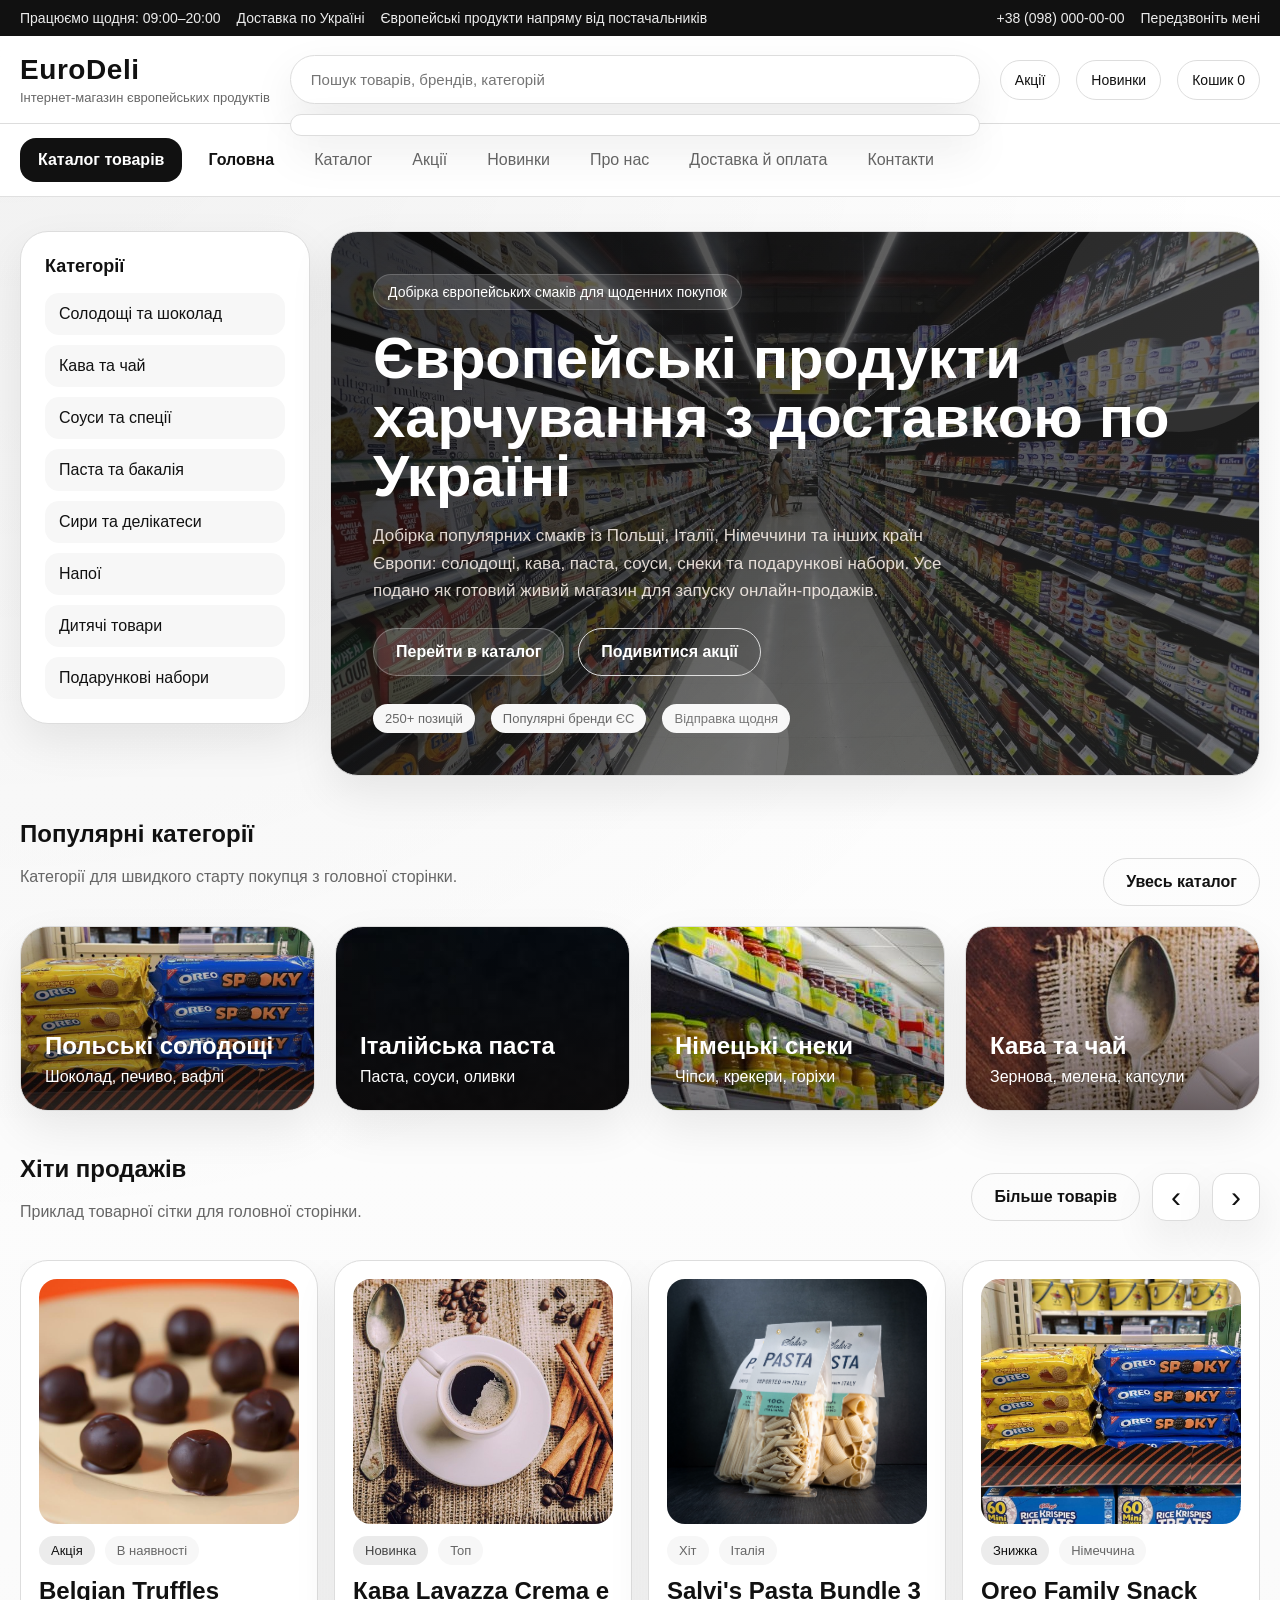
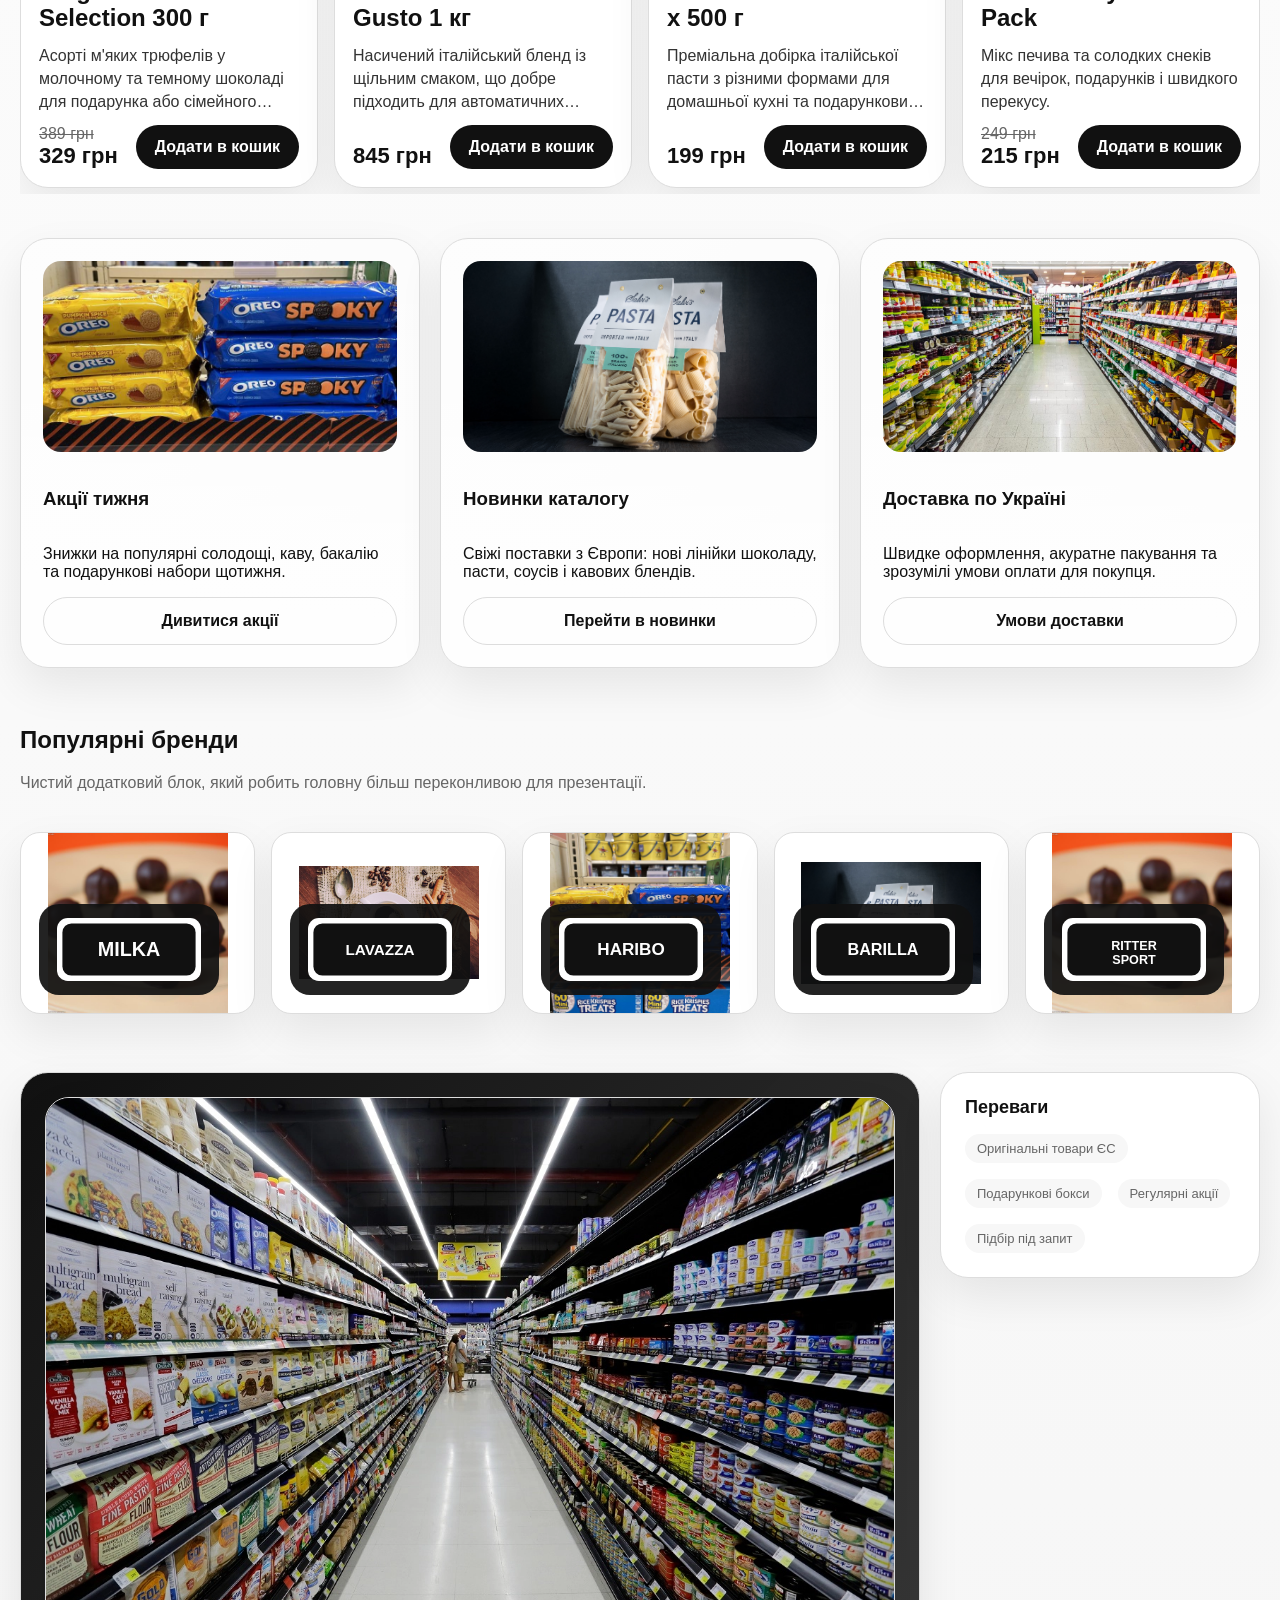
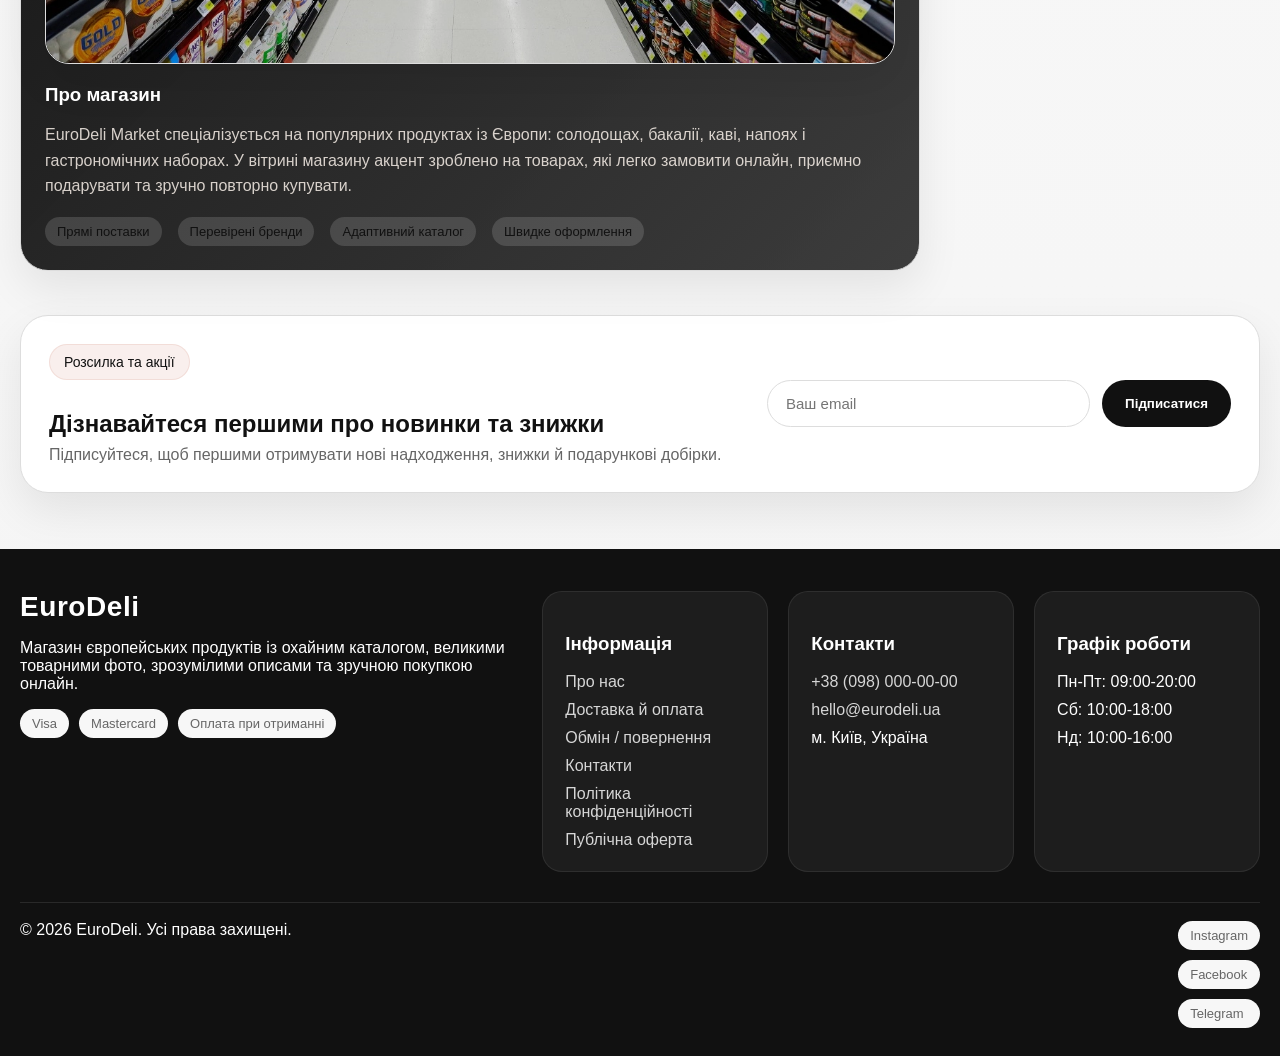
==== index.html @ 78d9ce45 "Initial EuroDeli storefront demo" ====
<!DOCTYPE html>
<html lang="uk">
<head>
  <meta charset="UTF-8">
  <meta name="viewport" content="width=device-width, initial-scale=1.0">
  <title>EuroDeli | Інтернет-магазин європейських продуктів</title>
  <link rel="stylesheet" href="styles.css">
</head>
<body>
  <div data-site-header></div>

  <main>
    <section class="container hero">
      <aside class="hero__sidebar">
        <div class="sidebar-card">
          <h3>Категорії</h3>
          <div class="category-list">
            <a class="category-link" href="category.html">Солодощі та шоколад</a>
            <a class="category-link" href="category.html">Кава та чай</a>
            <a class="category-link" href="category.html">Соуси та спеції</a>
            <a class="category-link" href="category.html">Паста та бакалія</a>
            <a class="category-link" href="category.html">Сири та делікатеси</a>
            <a class="category-link" href="category.html">Напої</a>
            <a class="category-link" href="category.html">Дитячі товари</a>
            <a class="category-link" href="category.html">Подарункові набори</a>
          </div>
        </div>
      </aside>

      <section class="hero-banner hero-banner--photo">
        <span class="eyebrow">Добірка європейських смаків для щоденних покупок</span>
        <h1>Європейські продукти харчування з доставкою по Україні</h1>
        <p>Добірка популярних смаків із Польщі, Італії, Німеччини та інших країн Європи: солодощі, кава, паста, соуси, снеки та подарункові набори. Усе подано як готовий живий магазин для запуску онлайн-продажів.</p>
        <div class="hero-actions">
          <a class="btn btn--light" href="catalog.html">Перейти в каталог</a>
          <a class="btn btn--outline" href="sale.html">Подивитися акції</a>
        </div>
        <div class="stats" style="margin-top: 28px;">
          <span class="pill">250+ позицій</span>
          <span class="pill">Популярні бренди ЄС</span>
          <span class="pill">Відправка щодня</span>
        </div>
      </section>
    </section>

    <section class="section">
      <div class="container">
        <div class="section-head">
          <div>
            <h2>Популярні категорії</h2>
            <p>Категорії для швидкого старту покупця з головної сторінки.</p>
          </div>
          <a class="btn btn--outline" href="catalog.html">Увесь каталог</a>
        </div>
        <div class="grid grid--categories">
          <a class="category-tile category-tile--photo card" href="category.html" style="background-image:url('assets/images/product-cookies.jpg');"><h3>Польські солодощі</h3><span>Шоколад, печиво, вафлі</span></a>
          <a class="category-tile category-tile--photo card" href="category.html" style="background-image:url('assets/images/product-pasta-good.jpg');"><h3>Італійська паста</h3><span>Паста, соуси, оливки</span></a>
          <a class="category-tile category-tile--photo card" href="category.html" style="background-image:url('assets/images/aisle.jpg');"><h3>Німецькі снеки</h3><span>Чіпси, крекери, горіхи</span></a>
          <a class="category-tile category-tile--photo card" href="category.html" style="background-image:url('assets/images/product-coffee-good.jpg');"><h3>Кава та чай</h3><span>Зернова, мелена, капсули</span></a>
        </div>
      </div>
    </section>

    <section class="section">
      <div class="container">
        <div class="section-head section-head--slider">
          <div>
            <h2>Хіти продажів</h2>
            <p>Приклад товарної сітки для головної сторінки.</p>
          </div>
          <div class="slider-actions">
            <a class="btn btn--outline" href="catalog.html">Більше товарів</a>
            <button class="slider-arrow" type="button" data-slider-prev="hits" aria-label="Попередні товари">‹</button>
            <button class="slider-arrow" type="button" data-slider-next="hits" aria-label="Наступні товари">›</button>
          </div>
        </div>
        <div class="products-slider-wrap">
        <div class="products-slider" data-slider-track="hits">
          <article class="product-card">
            <div class="product-image"><img src="assets/images/product-chocolate.jpg" alt="Шоколадний набір"></div>
            <div class="tag-row"><span class="tag tag--sale">Акція</span><span class="tag">В наявності</span></div>
            <h3><a href="product.html">Belgian Truffles Selection 300 г</a></h3>
            <p>Асорті м'яких трюфелів у молочному та темному шоколаді для подарунка або сімейного чаювання.</p>
            <div class="price-row"><div><div class="old-price">389 грн</div><div class="price">329 грн</div></div><a class="btn btn--brand" href="product.html">Купити</a></div>
          </article>
          <article class="product-card">
            <div class="product-image"><img src="assets/images/product-coffee-good.jpg" alt="Кава Lavazza"></div>
            <div class="tag-row"><span class="tag tag--new">Новинка</span><span class="tag">Топ</span></div>
            <h3><a href="product.html">Кава Lavazza Crema e Gusto 1 кг</a></h3>
            <p>Насичений італійський бленд із щільним смаком, що добре підходить для автоматичних кавомашин.</p>
            <div class="price-row"><div><div class="price">845 грн</div></div><a class="btn btn--brand" href="product.html">Купити</a></div>
          </article>
          <article class="product-card">
            <div class="product-image"><img src="assets/images/product-pasta-good.jpg" alt="Італійська паста"></div>
            <div class="tag-row"><span class="tag">Хіт</span><span class="tag">Італія</span></div>
            <h3><a href="product.html">Salvi's Pasta Bundle 3 х 500 г</a></h3>
            <p>Преміальна добірка італійської пасти з різними формами для домашньої кухні та подарункових наборів.</p>
            <div class="price-row"><div><div class="price">199 грн</div></div><a class="btn btn--brand" href="product.html">Купити</a></div>
          </article>
          <article class="product-card">
            <div class="product-image"><img src="assets/images/product-cookies.jpg" alt="Печиво та снеки"></div>
            <div class="tag-row"><span class="tag tag--sale">Знижка</span><span class="tag">Німеччина</span></div>
            <h3><a href="product.html">Oreo Family Snack Pack</a></h3>
            <p>Мікс печива та солодких снеків для вечірок, подарунків і швидкого перекусу.</p>
            <div class="price-row"><div><div class="old-price">249 грн</div><div class="price">215 грн</div></div><a class="btn btn--brand" href="product.html">Купити</a></div>
          </article>
        </div>
        </div>
      </div>
    </section>

    <section class="section">
      <div class="container">
        <div class="grid grid--promo">
          <article class="promo-card">
            <div class="promo-card__image">
              <img src="assets/images/product-cookies.jpg" alt="Акційні солодощі">
            </div>
            <h3>Акції тижня</h3>
            <p>Знижки на популярні солодощі, каву, бакалію та подарункові набори щотижня.</p>
            <a class="btn btn--outline" href="sale.html">Дивитися акції</a>
          </article>
          <article class="promo-card">
            <div class="promo-card__image">
              <img src="assets/images/product-pasta-good.jpg" alt="Новинки каталогу">
            </div>
            <h3>Новинки каталогу</h3>
            <p>Свіжі поставки з Європи: нові лінійки шоколаду, пасти, соусів і кавових блендів.</p>
            <a class="btn btn--outline" href="new.html">Перейти в новинки</a>
          </article>
          <article class="promo-card">
            <div class="promo-card__image">
              <img src="assets/images/aisle.jpg" alt="Доставка продуктів">
            </div>
            <h3>Доставка по Україні</h3>
            <p>Швидке оформлення, акуратне пакування та зрозумілі умови оплати для покупця.</p>
            <a class="btn btn--outline" href="shipping.html">Умови доставки</a>
          </article>
        </div>
      </div>
    </section>

    <section class="section section--spacious">
      <div class="container">
        <div class="section-head">
          <div>
            <h2>Популярні бренди</h2>
            <p>Чистий додатковий блок, який робить головну більш переконливою для презентації.</p>
          </div>
        </div>
        <div class="brand-strip">
          <div class="brand-tile brand-tile--rich">
            <img class="brand-tile__photo" src="assets/images/product-chocolate.jpg" alt="Milka products">
            <img class="brand-tile__logo" src="assets/brands/milka.svg" alt="Milka">
          </div>
          <div class="brand-tile brand-tile--rich">
            <img class="brand-tile__photo" src="assets/images/product-coffee-good.jpg" alt="Lavazza coffee">
            <img class="brand-tile__logo" src="assets/brands/lavazza.svg" alt="Lavazza">
          </div>
          <div class="brand-tile brand-tile--rich">
            <img class="brand-tile__photo" src="assets/images/product-cookies.jpg" alt="Haribo and sweets">
            <img class="brand-tile__logo" src="assets/brands/haribo.svg" alt="Haribo">
          </div>
          <div class="brand-tile brand-tile--rich">
            <img class="brand-tile__photo" src="assets/images/product-pasta-good.jpg" alt="Barilla pasta">
            <img class="brand-tile__logo" src="assets/brands/barilla.svg" alt="Barilla">
          </div>
          <div class="brand-tile brand-tile--rich">
            <img class="brand-tile__photo" src="assets/images/product-chocolate.jpg" alt="Ritter Sport chocolate">
            <img class="brand-tile__logo" src="assets/brands/ritter-sport.svg" alt="Ritter Sport">
          </div>
        </div>
      </div>
    </section>

    <section class="section">
      <div class="container split">
        <div class="split__main">
          <div class="info-card info-card--dark">
            <div class="story-image" style="margin-bottom: 20px;">
              <img src="assets/images/hero.webp" alt="Європейські продукти на вітрині">
            </div>
            <h3>Про магазин</h3>
            <p>EuroDeli Market спеціалізується на популярних продуктах із Європи: солодощах, бакалії, каві, напоях і гастрономічних наборах. У вітрині магазину акцент зроблено на товарах, які легко замовити онлайн, приємно подарувати та зручно повторно купувати.</p>
            <div class="feature-list" style="margin-top: 18px;">
              <span class="pill">Прямі поставки</span>
              <span class="pill">Перевірені бренди</span>
              <span class="pill">Адаптивний каталог</span>
              <span class="pill">Швидке оформлення</span>
            </div>
          </div>
        </div>
        <aside class="split__side">
          <div class="sidebar-card">
            <h3>Переваги</h3>
            <div class="mini-list">
              <span class="pill">Оригінальні товари ЄС</span>
              <span class="pill">Подарункові бокси</span>
              <span class="pill">Регулярні акції</span>
              <span class="pill">Підбір під запит</span>
            </div>
          </div>
        </aside>
      </div>
    </section>

    <section class="section">
      <div class="container">
        <div class="newsletter card">
          <div>
            <span class="eyebrow" style="background: rgba(179, 59, 36, 0.08); border-color: rgba(179, 59, 36, 0.1); color: var(--brand);">Розсилка та акції</span>
            <h2 style="margin: 12px 0 8px;">Дізнавайтеся першими про новинки та знижки</h2>
            <p style="color: var(--muted); margin: 0;">Підписуйтеся, щоб першими отримувати нові надходження, знижки й подарункові добірки.</p>
          </div>
          <form class="newsletter-form">
            <input type="email" placeholder="Ваш email">
            <button class="btn btn--brand" type="button">Підписатися</button>
          </form>
        </div>
      </div>
    </section>
  </main>

  <div data-site-footer></div>
  <script src="script.js"></script>
</body>
</html>
---- styles.css ----
:root {
  --bg: #f4f4f4;
  --surface: #ffffff;
  --surface-soft: #f7f7f7;
  --text: #111111;
  --muted: #666666;
  --line: #dddddd;
  --brand: #111111;
  --brand-dark: #000000;
  --accent: #e5e5e5;
  --success: #444444;
  --shadow: 0 18px 44px rgba(0, 0, 0, 0.08);
  --radius-lg: 28px;
  --radius-md: 18px;
  --radius-sm: 12px;
  --container: 1240px;
}

* {
  box-sizing: border-box;
}

html {
  scroll-behavior: smooth;
}

body {
  margin: 0;
  font-family: "Segoe UI", Arial, sans-serif;
  color: var(--text);
  background:
    radial-gradient(circle at top left, rgba(0, 0, 0, 0.06), transparent 28%),
    linear-gradient(180deg, #ffffff 0%, var(--bg) 100%);
}

a {
  color: inherit;
  text-decoration: none;
}

img {
  display: block;
  max-width: 100%;
}

.container {
  width: min(var(--container), calc(100% - 32px));
  margin: 0 auto;
}

.topbar {
  background: #111111;
  color: #ffffff;
  font-size: 14px;
}

.topbar__inner,
.header__inner,
.hero,
.split,
.page,
.footer__top,
.footer__bottom {
  display: flex;
  gap: 20px;
}

.topbar__inner {
  justify-content: space-between;
  padding: 10px 0;
  align-items: center;
  flex-wrap: wrap;
}

.topbar__meta,
.topbar__links,
.header__actions,
.feature-list,
.stats,
.contact-cards,
.policy-list,
.info-grid,
.mini-list {
  display: flex;
  gap: 16px;
  flex-wrap: wrap;
}

.topbar__meta span,
.topbar__links a {
  opacity: 0.92;
}

.site-header {
  position: sticky;
  top: 0;
  z-index: 30;
  backdrop-filter: blur(12px);
  background: rgba(255, 255, 255, 0.94);
  border-bottom: 1px solid rgba(221, 221, 221, 0.9);
}

.header__inner {
  align-items: center;
  padding: 18px 0;
  flex-wrap: wrap;
}

.brand {
  min-width: 220px;
}

.brand__title {
  font-size: 28px;
  font-weight: 800;
  letter-spacing: 0.02em;
}

.brand__subtitle {
  color: var(--muted);
  font-size: 13px;
  margin-top: 4px;
}

.search {
  flex: 1;
  position: relative;
}

.search input {
  width: 100%;
  border: 1px solid var(--line);
  border-radius: 999px;
  padding: 15px 20px;
  font-size: 15px;
  background: var(--surface);
  box-shadow: var(--shadow);
}

.search-results {
  position: absolute;
  top: calc(100% + 10px);
  left: 0;
  right: 0;
  background: var(--surface);
  border: 1px solid var(--line);
  border-radius: 22px;
  box-shadow: var(--shadow);
  padding: 10px;
  display: grid;
  gap: 8px;
  z-index: 40;
}

.search-result {
  display: grid;
  grid-template-columns: 56px 1fr;
  gap: 12px;
  padding: 10px;
  border-radius: 16px;
}

.search-result:hover {
  background: var(--surface-soft);
}

.search-result img {
  width: 56px;
  height: 56px;
  border-radius: 14px;
  object-fit: cover;
}

.search-result strong,
.search-result span {
  display: block;
}

.search-result span,
.search-results__empty {
  color: var(--muted);
  font-size: 14px;
}

.search-results__empty {
  padding: 12px;
}

.header__actions {
  align-items: center;
  justify-content: flex-end;
  min-width: 220px;
}

.header-chip,
.btn,
.pill,
.tag,
.nav-badge {
  border-radius: 999px;
}

.header-chip {
  padding: 11px 14px;
  background: var(--surface);
  border: 1px solid var(--line);
  font-size: 14px;
}

.menu-toggle {
  display: none;
  border: 0;
  background: var(--brand);
  color: #fff;
  border-radius: 14px;
  padding: 12px 16px;
  font-weight: 700;
}

.main-nav {
  border-top: 1px solid var(--line);
}

.main-nav__inner {
  display: flex;
  gap: 12px;
  align-items: center;
  padding: 14px 0;
  overflow-x: auto;
}

.catalog-trigger {
  background: var(--brand);
  color: #fff;
  padding: 13px 18px;
  border-radius: 16px;
  white-space: nowrap;
  font-weight: 700;
}

.nav-link {
  padding: 12px 14px;
  white-space: nowrap;
  color: var(--muted);
}

.nav-link.is-active {
  color: var(--brand);
  font-weight: 700;
}

.hero {
  padding: 34px 0 22px;
  align-items: stretch;
}

.hero__sidebar {
  width: 290px;
  flex: 0 0 290px;
}

.card,
.hero-banner,
.sidebar-card,
.product-card,
.promo-card,
.info-card,
.contact-card,
.article-card,
.empty-card {
  background: var(--surface);
  border: 1px solid var(--line);
  border-radius: var(--radius-lg);
  box-shadow: var(--shadow);
}

.sidebar-card {
  padding: 24px;
}

.sidebar-card h3 {
  margin: 0 0 16px;
  font-size: 18px;
}

.category-list,
.breadcrumbs,
.footer-links,
.product-meta,
.spec-list,
.tabs,
.socials {
  display: flex;
  flex-direction: column;
  gap: 10px;
}

.category-link {
  padding: 12px 14px;
  border-radius: 14px;
  background: var(--surface-soft);
  color: var(--text);
}

.category-link:hover {
  background: #f2e7dc;
}

.hero-banner {
  flex: 1;
  padding: 42px;
  min-height: 420px;
  background:
    linear-gradient(135deg, rgba(17, 17, 17, 0.96), rgba(60, 60, 60, 0.9)),
    linear-gradient(135deg, #111111, #444444);
  color: #ffffff;
  position: relative;
  overflow: hidden;
}

.hero-banner--photo {
  background:
    linear-gradient(135deg, rgba(10, 10, 10, 0.78), rgba(55, 55, 55, 0.56)),
    url("assets/images/hero.webp") center / cover no-repeat;
}

.hero-banner::after,
.hero-banner::before {
  content: "";
  position: absolute;
  border-radius: 50%;
  background: rgba(255, 255, 255, 0.1);
}

.hero-banner::before {
  width: 240px;
  height: 240px;
  top: -40px;
  right: -40px;
}

.hero-banner::after {
  width: 180px;
  height: 180px;
  bottom: -60px;
  left: 30%;
}

.eyebrow {
  display: inline-flex;
  padding: 9px 14px;
  background: rgba(255, 255, 255, 0.12);
  border: 1px solid rgba(255, 255, 255, 0.18);
  border-radius: 999px;
  margin-bottom: 18px;
  font-size: 14px;
}

.hero-banner h1,
.page-hero h1 {
  margin: 0 0 14px;
  font-size: clamp(34px, 5vw, 58px);
  line-height: 1.02;
}

.hero-banner p,
.page-hero p,
.section-head p,
.info-card p,
.article-card p,
.product-description p {
  color: rgba(255, 246, 239, 0.86);
  line-height: 1.6;
}

.hero-banner p {
  max-width: 580px;
  font-size: 17px;
}

.hero-actions,
.cta-row {
  display: flex;
  gap: 14px;
  flex-wrap: wrap;
  margin-top: 24px;
}

.btn {
  display: inline-flex;
  align-items: center;
  justify-content: center;
  padding: 14px 22px;
  font-weight: 700;
  border: 1px solid transparent;
  transition: 0.2s ease;
}

.btn--brand {
  background: var(--brand);
  color: #fff;
}

.btn--brand:hover {
  background: var(--brand-dark);
}

.btn--light {
  background: rgba(255, 255, 255, 0.12);
  color: #fff;
  border-color: rgba(255, 255, 255, 0.28);
}

.btn--outline {
  background: transparent;
  border-color: var(--line);
}

.page-hero {
  padding: 48px 0 30px;
}

.page-hero__card {
  padding: 40px;
  background:
    linear-gradient(135deg, rgba(17, 17, 17, 0.98), rgba(58, 58, 58, 0.94)),
    linear-gradient(135deg, #111111, #444444);
  color: #ffffff;
}

.page-hero p,
.section-head p,
.info-card p,
.article-card p,
.product-description p,
.contact-card p,
.footer-card p {
  color: var(--muted);
}

.page-hero__card p {
  color: rgba(255, 246, 239, 0.82);
  max-width: 760px;
}

.section {
  padding: 22px 0;
}

.section--spacious {
  padding: 36px 0;
}

.section-head {
  display: flex;
  align-items: end;
  justify-content: space-between;
  gap: 16px;
  margin-bottom: 20px;
}

.section-head--slider {
  align-items: center;
}

.slider-actions {
  display: flex;
  align-items: center;
  gap: 12px;
}

.slider-arrow {
  width: 48px;
  height: 48px;
  border-radius: 14px;
  border: 1px solid var(--line);
  background: var(--surface);
  color: var(--text);
  font-size: 30px;
  line-height: 1;
  cursor: pointer;
  box-shadow: var(--shadow);
}

.products-slider-wrap {
  overflow: hidden;
}

.products-slider {
  display: grid;
  grid-auto-flow: column;
  grid-auto-columns: calc((100% - 48px) / 4);
  gap: 16px;
  overflow-x: auto;
  scroll-behavior: smooth;
  scrollbar-width: none;
  padding-bottom: 6px;
}

.products-slider::-webkit-scrollbar {
  display: none;
}

.section-head h2,
.section-head h3,
.info-card h3,
.article-card h3,
.product-card h3,
.contact-card h3 {
  margin: 0;
}

.grid {
  display: grid;
  gap: 20px;
}

.grid--categories {
  grid-template-columns: repeat(4, minmax(0, 1fr));
}

.grid--products {
  grid-template-columns: repeat(4, minmax(0, 1fr));
}

.content-card .grid--products {
  grid-template-columns: repeat(3, minmax(0, 1fr));
}

.grid--promo,
.grid--info,
.grid--articles,
.grid--contacts {
  grid-template-columns: repeat(3, minmax(0, 1fr));
}

.promo-card,
.info-card,
.article-card,
.contact-card,
.product-card {
  padding: 22px;
}

.promo-card {
  min-height: 240px;
  display: flex;
  flex-direction: column;
  justify-content: space-between;
  background:
    linear-gradient(180deg, rgba(255, 255, 255, 0.78), rgba(255, 255, 255, 0.96)),
    linear-gradient(135deg, #f6f6f6, #eeeeee);
}

.promo-card__image {
  width: 100%;
  aspect-ratio: 16 / 8.6;
  border-radius: 18px;
  overflow: hidden;
  margin-bottom: 18px;
}

.promo-card__image img {
  width: 100%;
  height: 100%;
  object-fit: cover;
}

.category-tile {
  min-height: 185px;
  padding: 24px;
  display: flex;
  flex-direction: column;
  justify-content: end;
  color: #fff;
  background:
    linear-gradient(180deg, rgba(255, 255, 255, 0.05), rgba(0, 0, 0, 0.2)),
    linear-gradient(135deg, #7a7a7a, #3a3a3a);
}

.category-tile:nth-child(2n) {
  background:
    linear-gradient(180deg, rgba(255, 255, 255, 0.05), rgba(0, 0, 0, 0.2)),
    linear-gradient(135deg, #6a6a6a, #2c2c2c);
}

.category-tile:nth-child(3n) {
  background:
    linear-gradient(180deg, rgba(255, 255, 255, 0.05), rgba(0, 0, 0, 0.2)),
    linear-gradient(135deg, #777777, #353535);
}

.category-tile:nth-child(4n) {
  background:
    linear-gradient(180deg, rgba(255, 255, 255, 0.05), rgba(0, 0, 0, 0.2)),
    linear-gradient(135deg, #888888, #404040);
}

.category-tile h3 {
  font-size: 24px;
  margin-bottom: 8px;
}

.category-tile--photo {
  position: relative;
  overflow: hidden;
  background-size: cover;
  background-position: center;
}

.category-tile--photo::before {
  content: "";
  position: absolute;
  inset: 0;
  background: linear-gradient(180deg, rgba(16, 10, 7, 0.02), rgba(16, 10, 7, 0.58));
}

.category-tile--photo > * {
  position: relative;
  z-index: 1;
}

.product-card {
  display: flex;
  flex-direction: column;
  gap: 14px;
  min-height: 0;
}

.product-card--interactive {
  cursor: pointer;
  transition: transform 0.2s ease, box-shadow 0.2s ease;
}

.product-card--interactive:hover {
  transform: translateY(-4px);
  box-shadow: 0 20px 44px rgba(0, 0, 0, 0.12);
}


.product-image {
  aspect-ratio: 1 / 0.94;
  border-radius: 18px;
  overflow: hidden;
  background:
    radial-gradient(circle at 35% 35%, rgba(255, 255, 255, 0.85), transparent 32%),
    linear-gradient(135deg, #fafafa, #e8e8e8);
}

.product-image img,
.product-gallery__main img,
.story-image img {
  width: 100%;
  height: 100%;
  object-fit: cover;
}

.tag-row,
.breadcrumbs,
.price-row,
.footer-payments,
.rating {
  display: flex;
  gap: 10px;
  flex-wrap: wrap;
  align-items: center;
}

.tag,
.nav-badge,
.pill {
  display: inline-flex;
  align-items: center;
  gap: 8px;
  padding: 7px 12px;
  font-size: 13px;
  background: var(--surface-soft);
  color: var(--muted);
}

.tag--sale {
  background: rgba(17, 17, 17, 0.08);
  color: var(--brand);
}

.tag--new {
  background: rgba(90, 90, 90, 0.12);
  color: var(--success);
}

.price-row {
  margin-top: auto;
  justify-content: space-between;
}

.products-slider .product-card {
  padding: 18px;
  gap: 12px;
}

.products-slider .product-card h3 {
  font-size: 24px;
  line-height: 1.15;
  display: -webkit-box;
  -webkit-line-clamp: 2;
  -webkit-box-orient: vertical;
  overflow: hidden;
}

.products-slider .product-card p {
  margin: 0;
  color: #333333;
  line-height: 1.45;
  display: -webkit-box;
  -webkit-line-clamp: 3;
  -webkit-box-orient: vertical;
  overflow: hidden;
  min-height: 4.35em;
}

.products-slider .btn--brand {
  padding: 12px 18px;
}

.products-slider .price-row {
  align-items: end;
  gap: 12px;
}

.products-slider .price {
  font-size: 22px;
}

.products-slider .old-price {
  font-size: 16px;
}

.price {
  font-size: 24px;
  font-weight: 800;
}

.old-price {
  color: var(--muted);
  text-decoration: line-through;
}

.split {
  align-items: start;
}

.split__main {
  flex: 1;
}

.split__side {
  width: 320px;
  flex: 0 0 320px;
}

.info-card,
.sidebar-card,
.empty-card {
  padding: 24px;
}

.info-card--dark {
  background:
    linear-gradient(135deg, rgba(17, 17, 17, 0.98), rgba(60, 60, 60, 0.94)),
    linear-gradient(135deg, #111111, #444444);
  color: #ffffff;
}

.info-card--dark p,
.info-card--dark li {
  color: rgba(255, 246, 239, 0.82);
}

.feature-list .pill {
  background: rgba(255, 255, 255, 0.14);
  color: var(--text);
}

.brand-strip {
  display: grid;
  grid-template-columns: repeat(5, minmax(0, 1fr));
  gap: 16px;
}

.brand-tile {
  padding: 18px;
  display: flex;
  align-items: center;
  justify-content: center;
  background: var(--surface);
  border: 1px solid var(--line);
  border-radius: 20px;
  box-shadow: var(--shadow);
}

.brand-tile img {
  width: 100%;
  max-width: 180px;
  height: auto;
}

.brand-tile--rich {
  position: relative;
  min-height: 170px;
  overflow: hidden;
  padding: 0;
}

.brand-tile__photo {
  width: 100%;
  height: 100%;
  object-fit: cover;
}

.brand-tile__logo {
  position: absolute;
  left: 18px;
  right: 18px;
  bottom: 18px;
  max-width: none;
  width: auto;
  height: 74px;
  padding: 14px 18px;
  border-radius: 20px;
  background: rgba(17, 17, 17, 0.92);
  object-fit: contain;
}

.newsletter {
  padding: 28px;
  display: grid;
  grid-template-columns: 1.2fr 0.8fr;
  gap: 22px;
  align-items: center;
}

.newsletter-form {
  display: flex;
  gap: 12px;
  flex-wrap: wrap;
}

.newsletter-form input {
  flex: 1;
  min-width: 220px;
  border: 1px solid var(--line);
  border-radius: 999px;
  padding: 14px 18px;
  font-size: 15px;
}

.footer {
  margin-top: 34px;
  background: #111111;
  color: #ffffff;
}

.footer__top {
  padding: 42px 0 30px;
  align-items: start;
}

.footer__brand {
  flex: 1.4;
}

.footer__cols {
  flex: 2;
  display: grid;
  grid-template-columns: repeat(3, minmax(0, 1fr));
  gap: 20px;
}

.footer-card {
  background: rgba(255, 255, 255, 0.05);
  border: 1px solid rgba(255, 255, 255, 0.08);
  border-radius: 20px;
  padding: 22px;
}

.footer-links a {
  color: rgba(255, 255, 255, 0.82);
}

.footer__bottom {
  padding: 18px 0 28px;
  justify-content: space-between;
  border-top: 1px solid rgba(255, 255, 255, 0.1);
  flex-wrap: wrap;
}

.page {
  padding: 10px 0 30px;
  align-items: start;
}

.breadcrumbs {
  flex-direction: row;
  margin-bottom: 18px;
  color: var(--muted);
  font-size: 14px;
}

.content-card,
.product-layout {
  padding: 28px;
}

.content-card h2,
.content-card h3,
.product-description h3 {
  margin-top: 0;
}

.content-card p,
.content-card li,
.product-description p,
.product-description li {
  line-height: 1.7;
  color: #333333;
}

.content-card ul,
.content-card ol,
.product-description ul {
  padding-left: 20px;
}

.filter-bar {
  display: flex;
  justify-content: space-between;
  gap: 12px;
  flex-wrap: wrap;
  margin-bottom: 18px;
}

.product-layout {
  display: grid;
  grid-template-columns: minmax(0, 1fr) 0.94fr;
  gap: 28px;
}

.product-gallery {
  display: grid;
  gap: 16px;
}

.product-gallery__main {
  aspect-ratio: 1.1 / 1;
  border-radius: 28px;
  overflow: hidden;
  background:
    radial-gradient(circle at top, rgba(255, 255, 255, 0.85), transparent 35%),
    linear-gradient(135deg, #f4f4f4, #dddddd);
}

.product-gallery__thumbs {
  display: grid;
  gap: 14px;
  grid-template-columns: repeat(4, minmax(0, 1fr));
}

.product-gallery__thumbs div {
  aspect-ratio: 1 / 1;
  border-radius: 18px;
  overflow: hidden;
  cursor: pointer;
  border: 2px solid transparent;
  transition: transform 0.2s ease, border-color 0.2s ease, box-shadow 0.2s ease;
  background: linear-gradient(135deg, #f8f8f8, #e2e2e2);
}

.product-gallery__thumbs div:hover {
  transform: translateY(-2px);
}

.product-gallery__thumbs div.is-active {
  border-color: var(--brand);
  box-shadow: 0 10px 22px rgba(0, 0, 0, 0.18);
}

.product-meta {
  gap: 14px;
}

.spec-list div {
  display: flex;
  justify-content: space-between;
  gap: 16px;
  padding: 10px 0;
  border-bottom: 1px solid var(--line);
}

.product-purchase {
  padding: 22px;
  background: var(--surface-soft);
  border: 1px solid var(--line);
  border-radius: 24px;
}

.policy-list {
  flex-direction: column;
  gap: 12px;
}

.policy-list .info-card {
  padding: 20px 22px;
}

.contact-card iframe,
.map-placeholder {
  width: 100%;
  min-height: 280px;
  border: 0;
  border-radius: 22px;
  background:
    linear-gradient(135deg, rgba(40, 40, 40, 0.12), rgba(180, 180, 180, 0.22)),
    #f3f3f3;
}

.story-image {
  min-height: 360px;
  border-radius: 24px;
  overflow: hidden;
  border: 1px solid var(--line);
  box-shadow: var(--shadow);
}

.cart-layout {
  display: grid;
  grid-template-columns: minmax(0, 1.7fr) 360px;
  gap: 24px;
}

.cart-items {
  display: grid;
  gap: 18px;
}

.cart-item {
  display: grid;
  grid-template-columns: 120px 1fr;
  gap: 18px;
  padding: 18px;
}

.cart-item__media img {
  width: 120px;
  height: 120px;
  border-radius: 18px;
  object-fit: cover;
}

.cart-item__body h3 {
  margin: 0 0 10px;
}

.cart-item__body p {
  margin: 0 0 14px;
  color: var(--muted);
}

.cart-item__meta {
  display: flex;
  align-items: center;
  justify-content: space-between;
  gap: 16px;
  flex-wrap: wrap;
}

.cart-controls {
  display: inline-flex;
  align-items: center;
  gap: 10px;
  padding: 8px 12px;
  border: 1px solid var(--line);
  border-radius: 999px;
}

.qty-btn,
.remove-btn {
  border: 0;
  background: transparent;
  cursor: pointer;
  color: var(--text);
  font: inherit;
}

.qty-btn {
  font-size: 22px;
  line-height: 1;
}

.remove-btn {
  color: var(--muted);
  text-decoration: underline;
}

.cart-summary {
  padding: 24px;
  height: fit-content;
  position: sticky;
  top: 110px;
}

.cart-summary h3 {
  margin-top: 0;
}

.cart-summary__row {
  display: flex;
  justify-content: space-between;
  gap: 16px;
  padding: 12px 0;
  border-bottom: 1px solid var(--line);
}

.cart-summary .btn {
  width: 100%;
  margin-top: 18px;
}

.table-like {
  display: grid;
  gap: 12px;
}

.table-like div {
  display: flex;
  justify-content: space-between;
  gap: 18px;
  padding: 15px 18px;
  border: 1px solid var(--line);
  border-radius: 16px;
  background: var(--surface-soft);
}

@media (max-width: 1100px) {
  .cart-layout {
    grid-template-columns: 1fr;
  }

  .cart-summary {
    position: static;
  }

  .products-slider {
    grid-auto-columns: calc((100% - 16px) / 2);
  }

  .home-hero-grid,
  .shelf-grid--wide,
  .shelf-grid {
    grid-template-columns: repeat(2, minmax(0, 1fr));
  }

  .hero-main-card {
    grid-template-columns: 1fr;
    min-height: auto;
    gap: 24px;
  }

  .hero-main-image {
    max-width: 360px;
    margin: 0 auto;
  }

  .hero-side-grid {
    grid-template-columns: repeat(2, minmax(0, 1fr));
  }

  .brand-strip--silpo {
    grid-template-columns: repeat(3, minmax(0, 1fr));
  }

  .grid--categories,
  .grid--products {
    grid-template-columns: repeat(2, minmax(0, 1fr));
  }

  .content-card .grid--products {
    grid-template-columns: repeat(2, minmax(0, 1fr));
  }

  .grid--promo,
  .grid--info,
  .grid--articles,
  .grid--contacts,
  .footer__cols,
  .product-layout {
    grid-template-columns: 1fr;
  }

  .hero,
  .split,
  .page,
  .footer__top {
    flex-direction: column;
  }

  .hero__sidebar,
  .split__side {
    width: 100%;
    flex-basis: auto;
  }

  .brand-strip,
  .newsletter {
    grid-template-columns: 1fr;
  }

  .header__actions {
    min-width: 0;
  }
}

@media (max-width: 820px) {
  .cart-item {
    grid-template-columns: 1fr;
  }

  .slider-actions {
    width: 100%;
    justify-content: space-between;
    flex-wrap: wrap;
  }

  .products-slider {
    grid-auto-columns: 86%;
  }

  .header__inner--market {
    flex-wrap: wrap;
  }

  .brand__title--market {
    font-size: 34px;
  }

  .catalog-trigger--market,
  .header-chip--market,
  .search--market,
  .search--market input {
    width: 100%;
  }

  .home-hero-grid,
  .hero-side-grid,
  .shelf-grid,
  .shelf-grid--wide,
  .brand-strip--silpo {
    grid-template-columns: 1fr;
  }

  .hero-main-card,
  .silpo-shelf {
    padding: 22px;
  }

  .hero-main-copy h1 {
    font-size: 34px;
  }

  .product-add {
    top: 180px;
  }

  .header__inner {
    display: grid;
    grid-template-columns: 1fr auto;
    gap: 14px;
    align-items: center;
  }

  .brand {
    min-width: 0;
    width: auto;
    order: 1;
  }

  .search,
  .header__actions {
    width: 100%;
  }

  .menu-toggle {
    order: 2;
  }

  .search {
    order: 3;
  }

  .header__actions {
    order: 4;
  }

  .search,
  .header__actions,
  .main-nav {
    grid-column: 1 / -1;
  }

  .search input {
    padding: 14px 18px;
    font-size: 14px;
  }

  .menu-toggle {
    display: inline-flex;
    margin-left: auto;
    white-space: nowrap;
  }

  .main-nav {
    display: none;
  }

  .main-nav.is-open {
    display: block;
  }

  .main-nav__inner {
    flex-direction: column;
    align-items: stretch;
  }

  .topbar__inner,
  .topbar__meta,
  .topbar__links,
  .header__actions,
  .breadcrumbs,
  .price-row,
  .cart-item__meta {
    gap: 10px;
  }

  .topbar__meta {
    display: none;
  }

  .topbar__links {
    width: 100%;
    justify-content: space-between;
  }

  .header__actions {
    justify-content: stretch;
  }

  .header-chip {
    flex: 1 1 calc(50% - 8px);
    text-align: center;
  }

  .hero {
    padding-top: 22px;
  }

  .hero-banner {
    order: 1;
  }

  .hero__sidebar {
    order: 2;
  }

  .hero-banner {
    min-height: 0;
    padding: 28px 24px;
  }

  .hero-banner p,
  .page-hero__card p {
    font-size: 15px;
  }

  .section-head {
    align-items: start;
    flex-direction: column;
  }

  .section-head .btn {
    width: 100%;
  }

  .grid--categories,
  .grid--products {
    grid-template-columns: 1fr;
  }

  .content-card .grid--products {
    grid-template-columns: 1fr;
  }

  .hero-banner,
  .page-hero__card,
  .content-card,
  .product-layout {
    padding: 24px;
  }

  .product-card,
  .promo-card,
  .info-card,
  .article-card,
  .contact-card,
  .sidebar-card,
  .cart-item {
    padding: 18px;
  }

  .products-slider .product-card {
    padding: 16px;
    gap: 10px;
  }

  .products-slider .product-image {
    aspect-ratio: 1 / 0.78;
  }

  .products-slider .product-card h3 {
    font-size: 20px;
  }

  .products-slider .product-card p {
    min-height: auto;
    -webkit-line-clamp: 2;
  }

  .products-slider .price {
    font-size: 20px;
  }

  .promo-card {
    min-height: 0;
  }

  .promo-card__image {
    aspect-ratio: 16 / 9.5;
  }

  .brand-strip {
    grid-template-columns: repeat(2, minmax(0, 1fr));
  }

  .brand-tile--rich {
    min-height: 140px;
  }

  .brand-tile__logo {
    left: 12px;
    right: 12px;
    bottom: 12px;
    height: 58px;
    padding: 10px 12px;
  }

  .newsletter {
    padding: 24px;
  }

  .newsletter-form input,
  .newsletter-form .btn {
    width: 100%;
  }

  .product-gallery__thumbs {
    grid-template-columns: repeat(4, minmax(0, 1fr));
    gap: 10px;
  }

  .cart-item__media img {
    width: 100%;
    height: 220px;
  }

  .cart-item__meta {
    flex-direction: column;
    align-items: stretch;
  }

  .cart-controls {
    justify-content: center;
  }

  .cart-summary {
    padding: 20px;
  }

  .search-results {
    border-radius: 18px;
    padding: 8px;
  }
}

@media (max-width: 560px) {
  .container {
    width: min(var(--container), calc(100% - 20px));
  }

  .brand__title {
    font-size: 24px;
  }

  .brand__subtitle {
    font-size: 12px;
  }

  .header-chip {
    flex: 1 1 100%;
  }

  .products-slider {
    grid-auto-columns: 90%;
    gap: 12px;
  }

  .slider-arrow {
    width: 42px;
    height: 42px;
    font-size: 26px;
  }

  .hero-banner h1,
  .page-hero h1 {
    font-size: 30px;
  }

  .breadcrumbs {
    font-size: 13px;
  }

  .brand-strip {
    grid-template-columns: 1fr;
  }

  .cart-item__media img {
    height: 180px;
  }
}
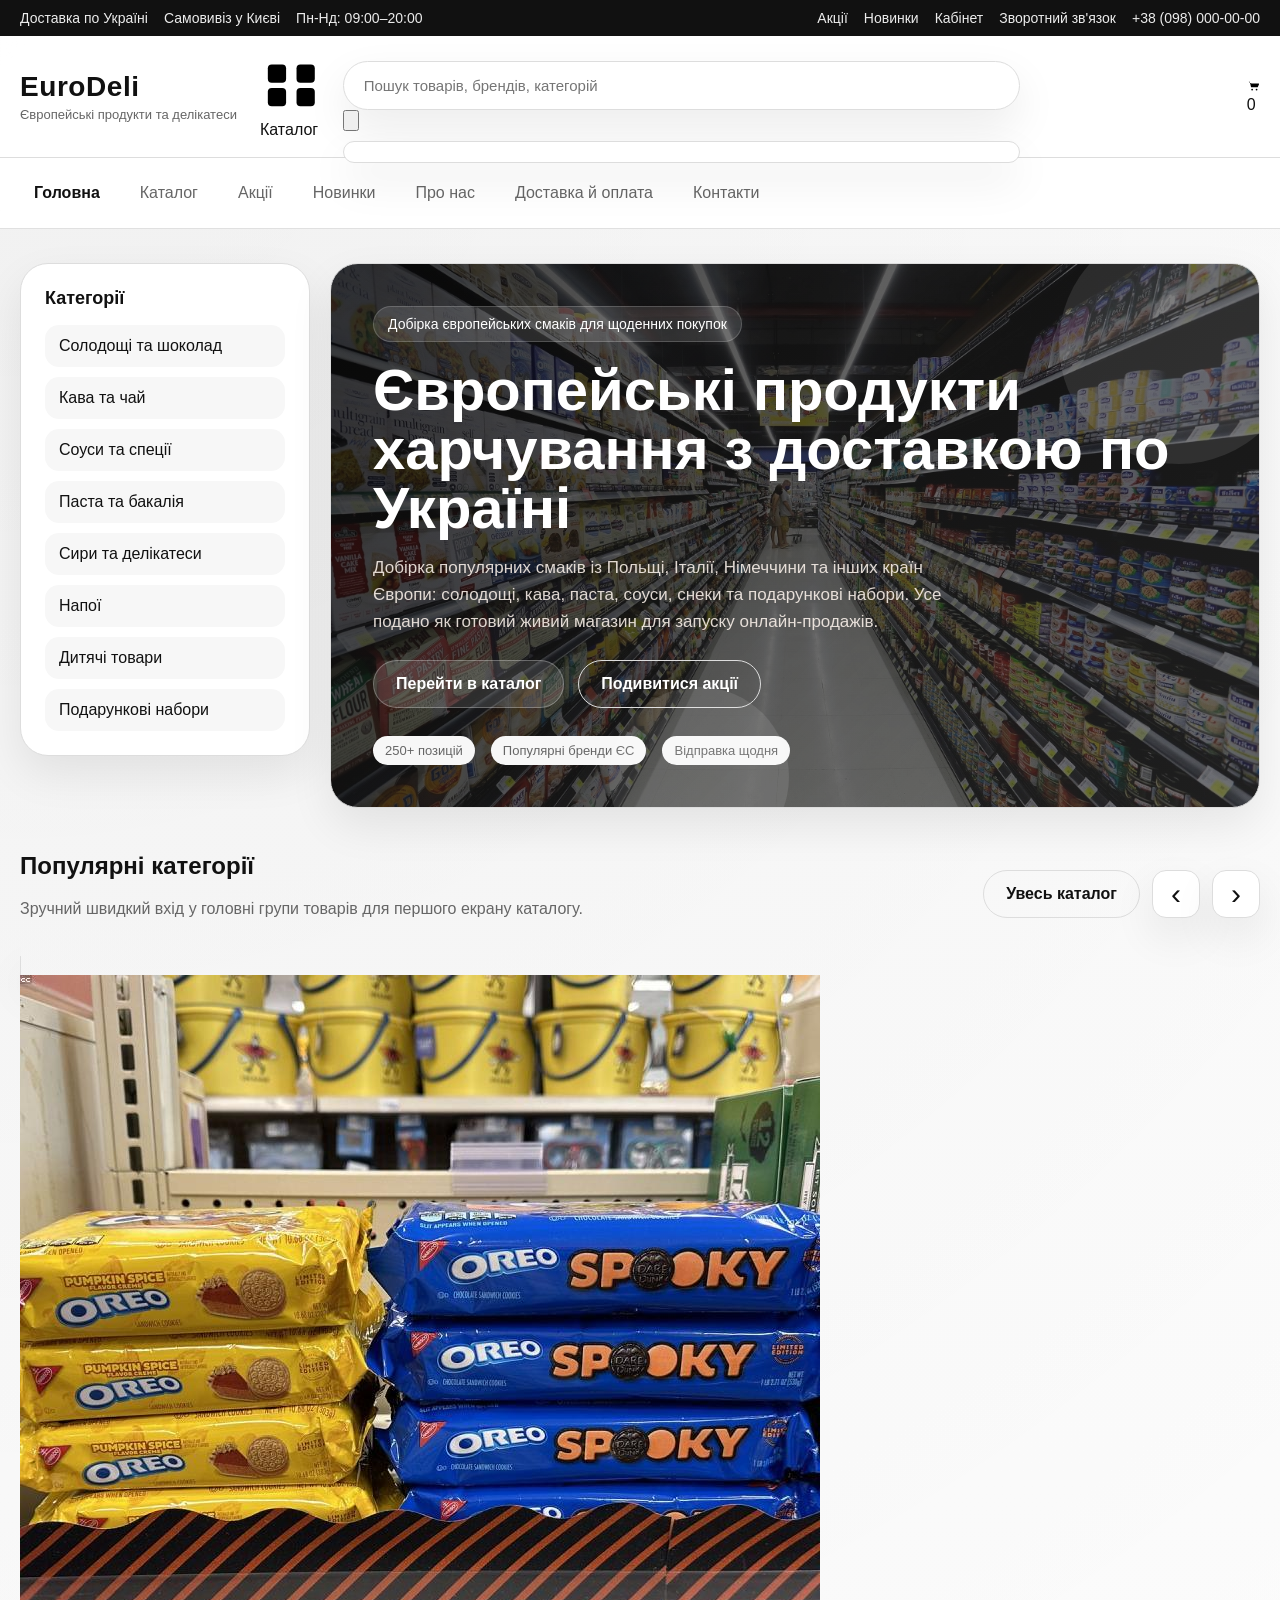
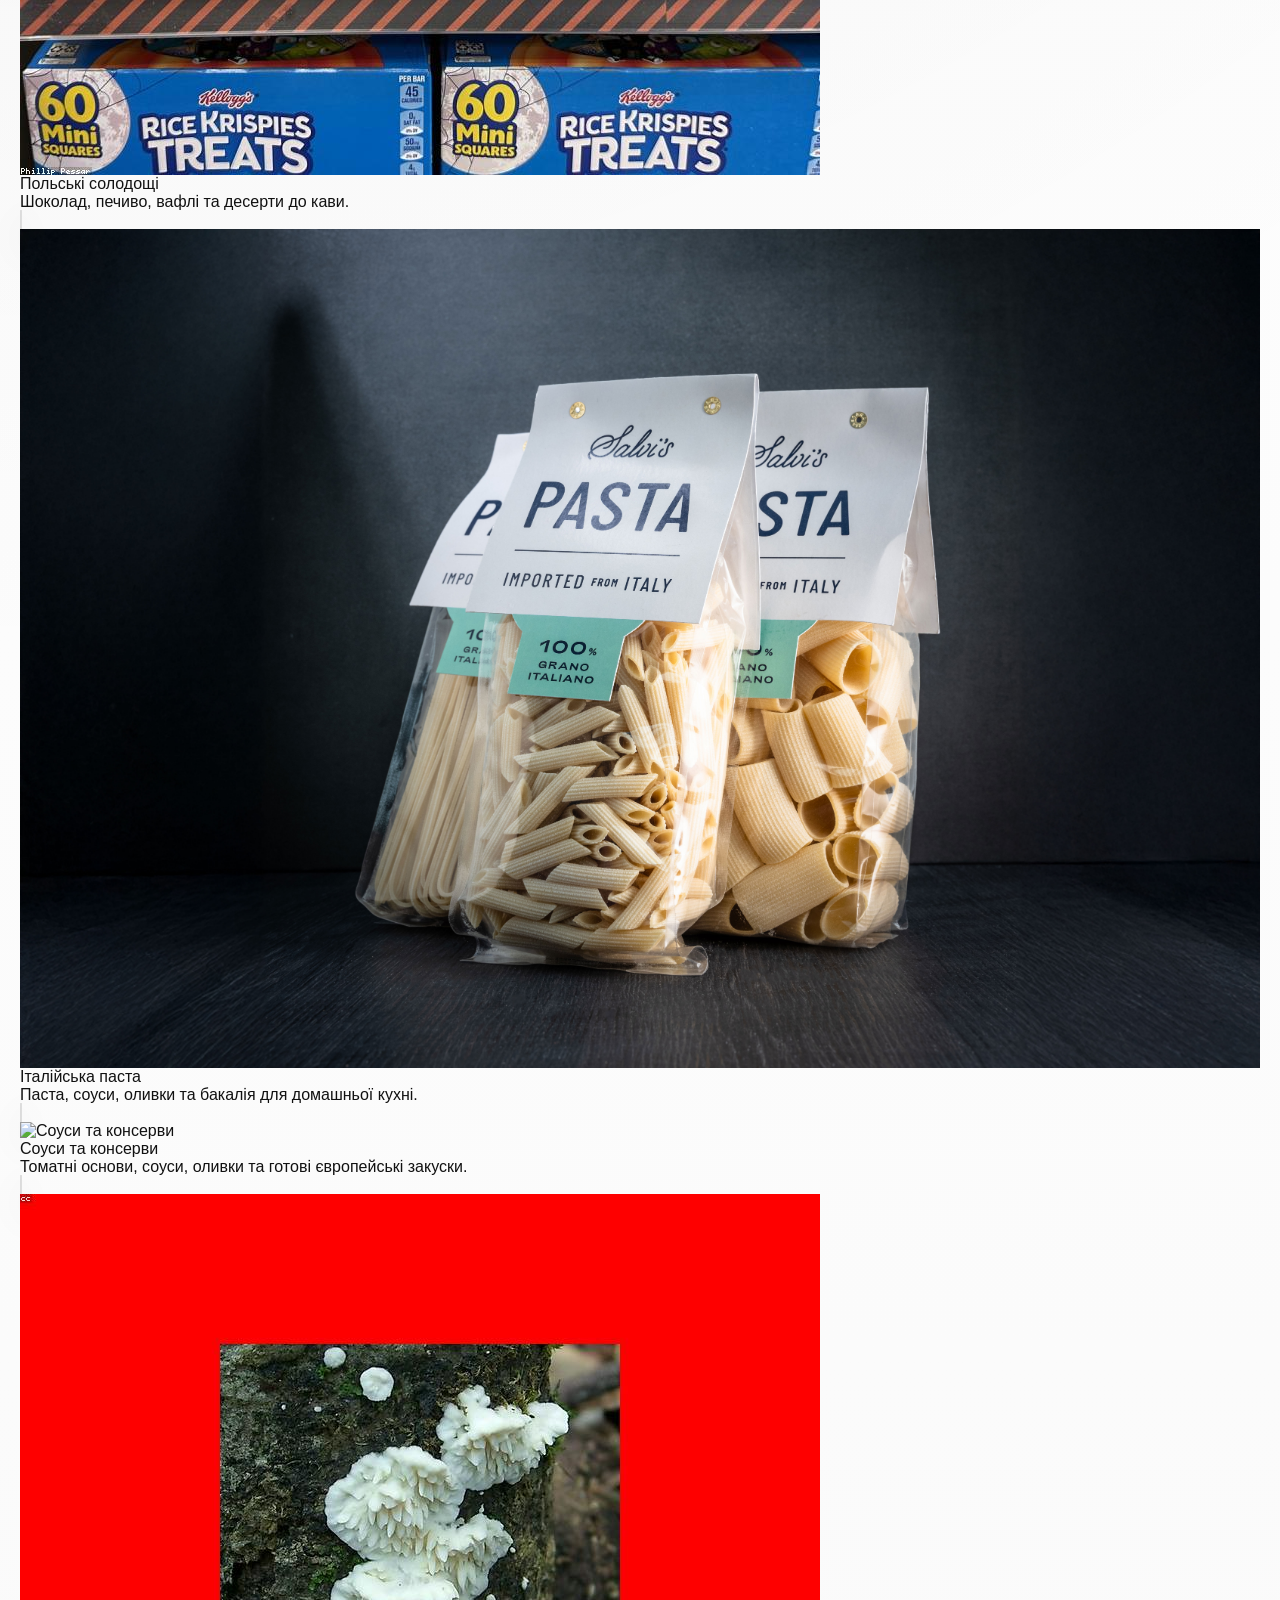
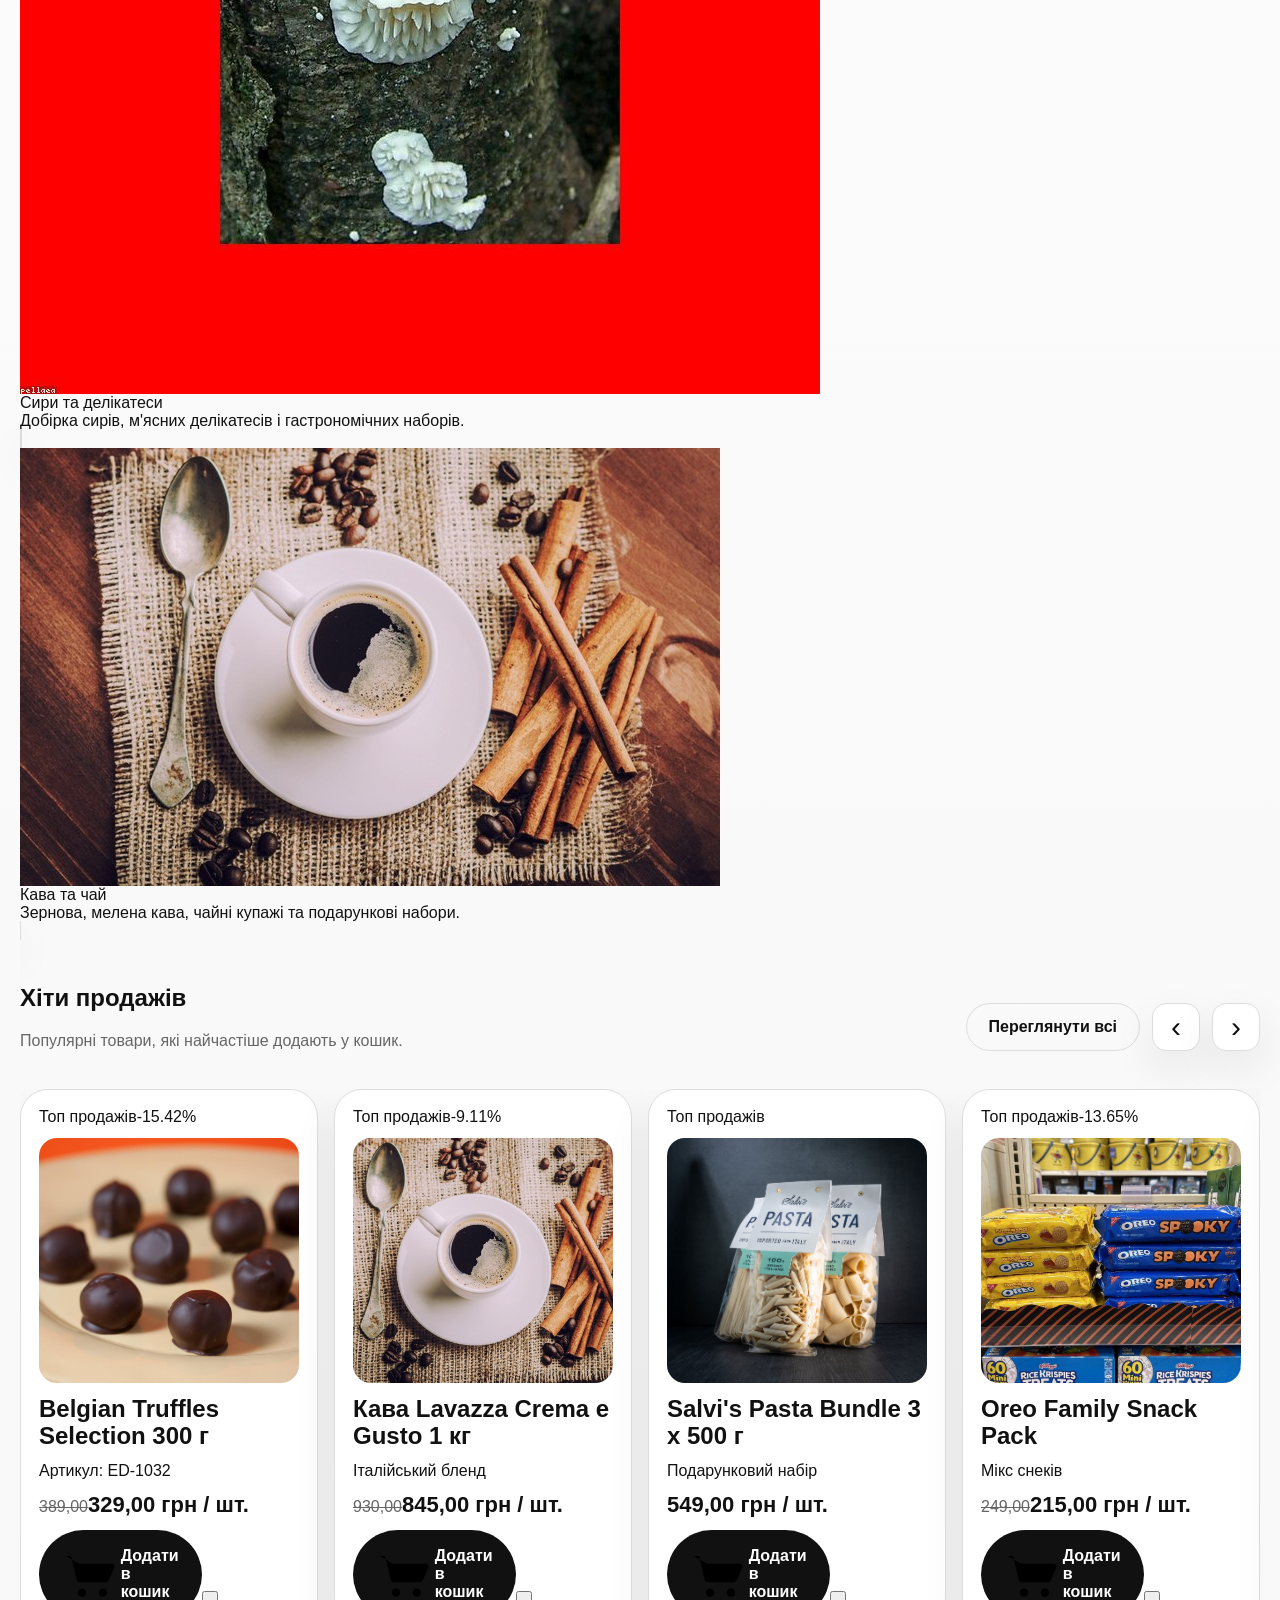
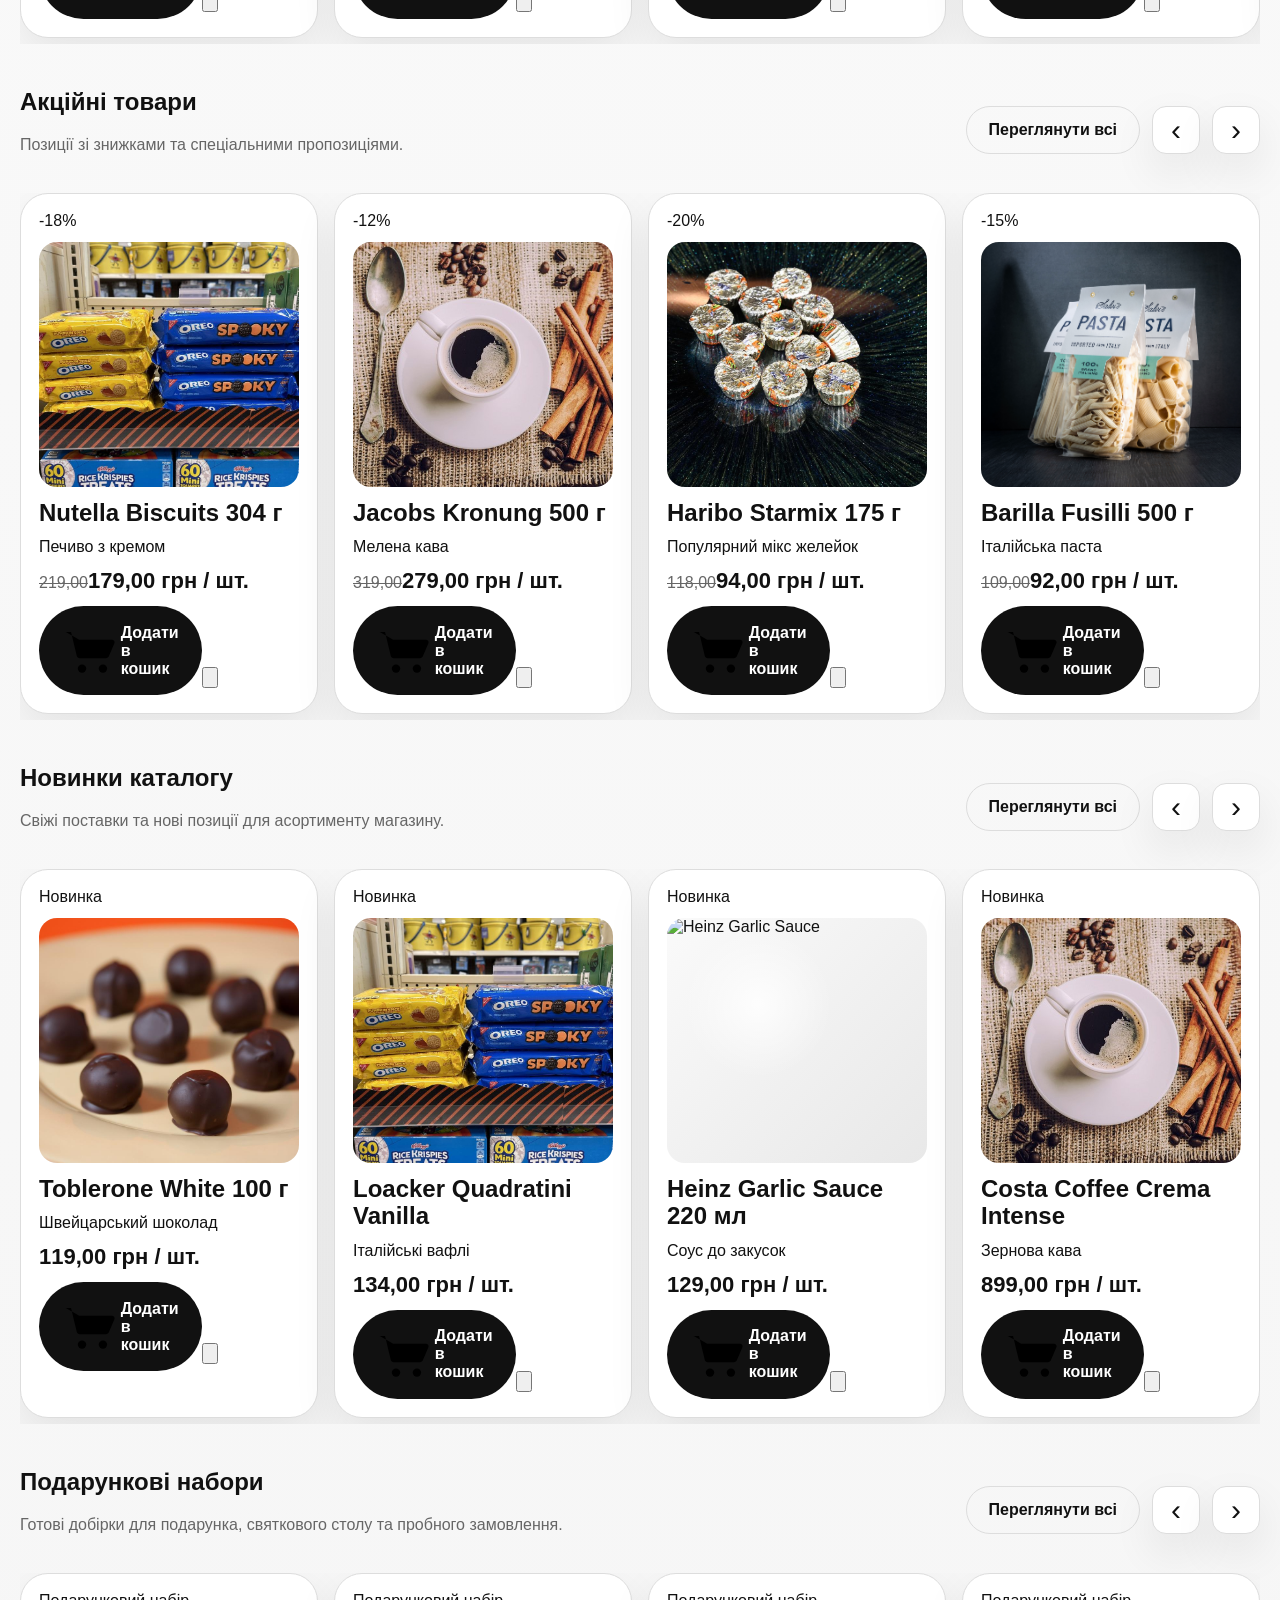
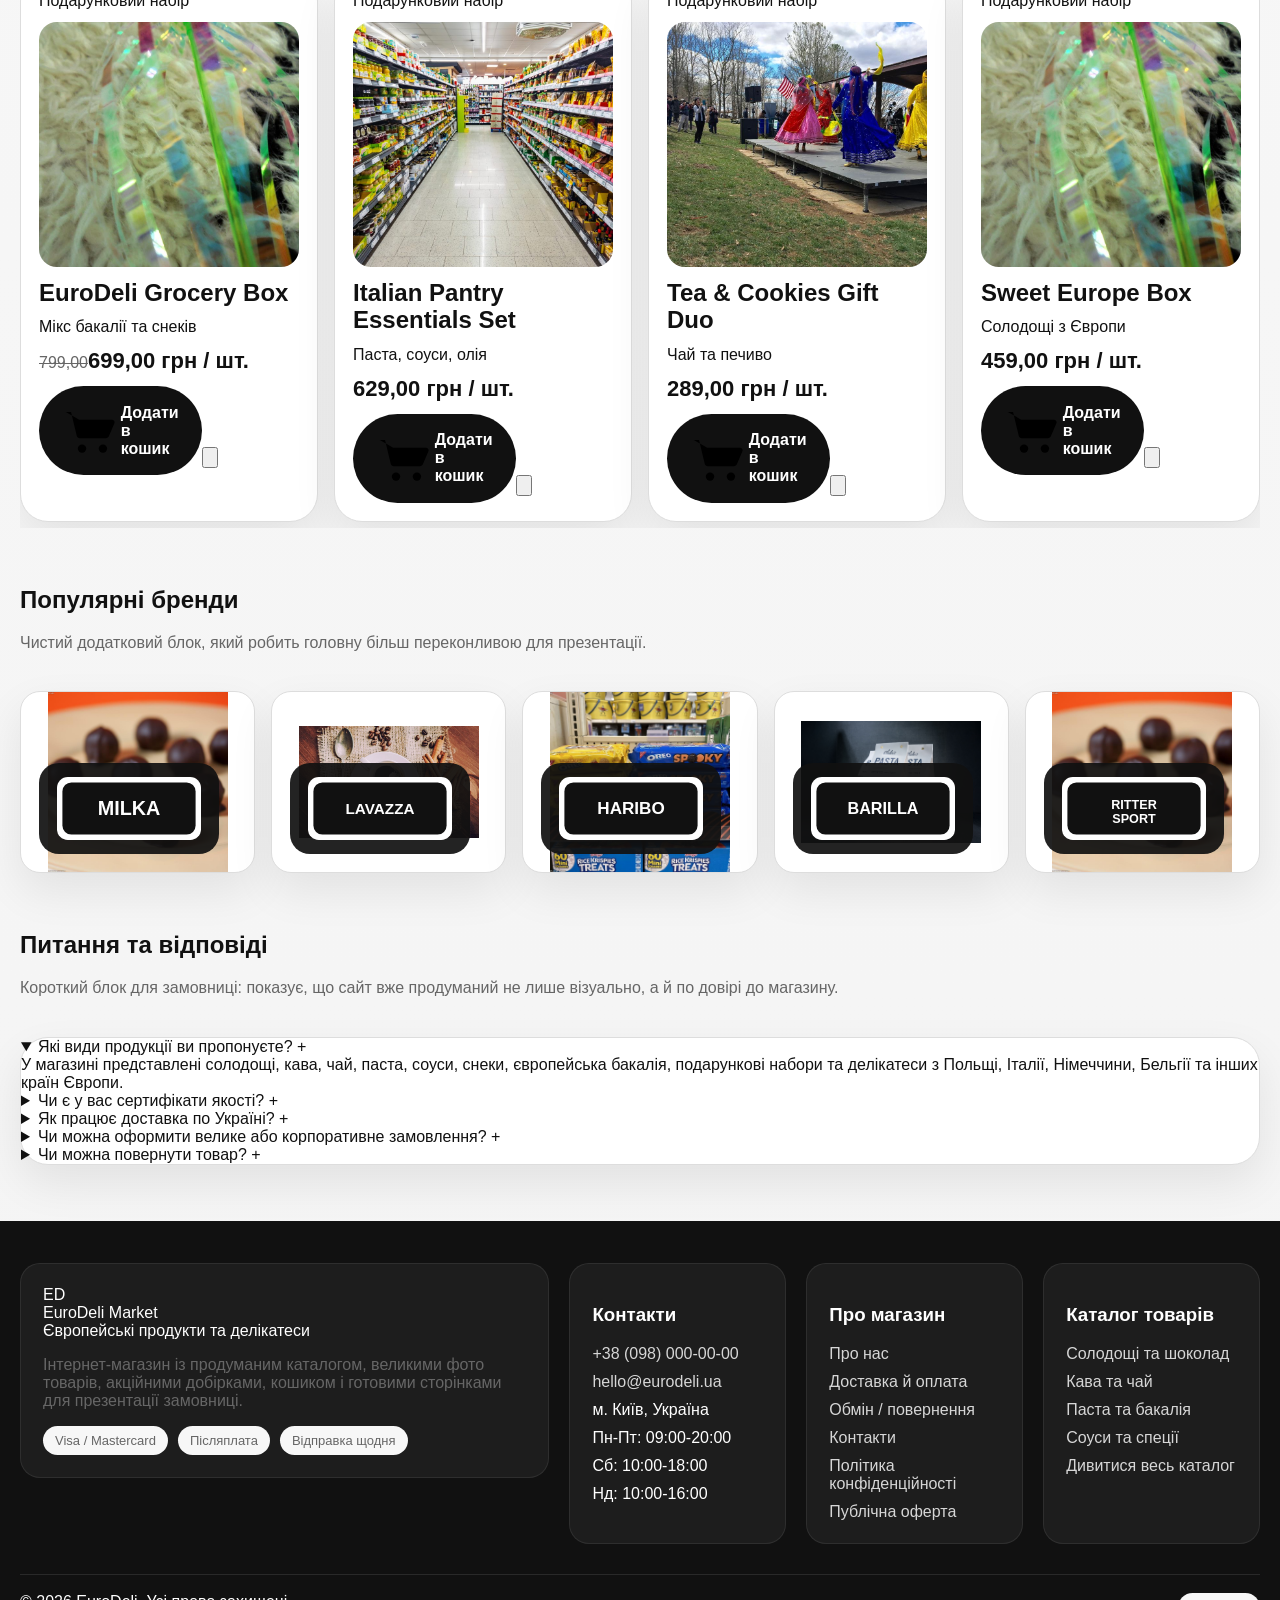
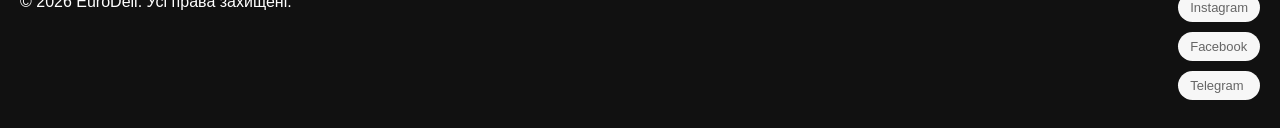
==== commit b9890e78: "Add WooCommerce theme scaffold and update storefront preview" ====
--- a/index.html
+++ b/index.html
@@ -45,18 +45,55 @@
 
     <section class="section">
       <div class="container">
-        <div class="section-head">
+        <div class="section-head section-head--slider">
           <div>
             <h2>Популярні категорії</h2>
-            <p>Категорії для швидкого старту покупця з головної сторінки.</p>
-          </div>
-          <a class="btn btn--outline" href="catalog.html">Увесь каталог</a>
-        </div>
-        <div class="grid grid--categories">
-          <a class="category-tile category-tile--photo card" href="category.html" style="background-image:url('assets/images/product-cookies.jpg');"><h3>Польські солодощі</h3><span>Шоколад, печиво, вафлі</span></a>
-          <a class="category-tile category-tile--photo card" href="category.html" style="background-image:url('assets/images/product-pasta-good.jpg');"><h3>Італійська паста</h3><span>Паста, соуси, оливки</span></a>
-          <a class="category-tile category-tile--photo card" href="category.html" style="background-image:url('assets/images/aisle.jpg');"><h3>Німецькі снеки</h3><span>Чіпси, крекери, горіхи</span></a>
-          <a class="category-tile category-tile--photo card" href="category.html" style="background-image:url('assets/images/product-coffee-good.jpg');"><h3>Кава та чай</h3><span>Зернова, мелена, капсули</span></a>
+            <p>Зручний швидкий вхід у головні групи товарів для першого екрану каталогу.</p>
+          </div>
+          <div class="slider-actions">
+            <a class="btn btn--outline" href="catalog.html">Увесь каталог</a>
+            <button class="slider-arrow" type="button" data-slider-prev="categories" aria-label="Попередні категорії">‹</button>
+            <button class="slider-arrow" type="button" data-slider-next="categories" aria-label="Наступні категорії">›</button>
+          </div>
+        </div>
+        <div class="categories-slider-wrap">
+          <div class="categories-slider" data-slider-track="categories">
+            <a class="category-showcase card" href="category.html">
+              <div class="category-showcase__media">
+                <img src="assets/images/product-cookies.jpg" alt="Польські солодощі">
+                <span class="category-showcase__pill">Польські солодощі</span>
+              </div>
+              <div class="category-showcase__caption">Шоколад, печиво, вафлі та десерти до кави.</div>
+            </a>
+            <a class="category-showcase card" href="category.html">
+              <div class="category-showcase__media">
+                <img src="assets/images/product-pasta-good.jpg" alt="Італійська паста">
+                <span class="category-showcase__pill">Італійська паста</span>
+              </div>
+              <div class="category-showcase__caption">Паста, соуси, оливки та бакалія для домашньої кухні.</div>
+            </a>
+            <a class="category-showcase card" href="category.html">
+              <div class="category-showcase__media">
+                <img src="assets/images/product-sauce.jpg" alt="Соуси та консерви">
+                <span class="category-showcase__pill">Соуси та консерви</span>
+              </div>
+              <div class="category-showcase__caption">Томатні основи, соуси, оливки та готові європейські закуски.</div>
+            </a>
+            <a class="category-showcase card" href="category.html">
+              <div class="category-showcase__media">
+                <img src="assets/images/product-cheese.jpg" alt="Сири та делікатеси">
+                <span class="category-showcase__pill">Сири та делікатеси</span>
+              </div>
+              <div class="category-showcase__caption">Добірка сирів, м'ясних делікатесів і гастрономічних наборів.</div>
+            </a>
+            <a class="category-showcase card" href="category.html">
+              <div class="category-showcase__media">
+                <img src="assets/images/product-coffee-good.jpg" alt="Кава та чай">
+                <span class="category-showcase__pill">Кава та чай</span>
+              </div>
+              <div class="category-showcase__caption">Зернова, мелена кава, чайні купажі та подарункові набори.</div>
+            </a>
+          </div>
         </div>
       </div>
     </section>
@@ -66,76 +103,213 @@
         <div class="section-head section-head--slider">
           <div>
             <h2>Хіти продажів</h2>
-            <p>Приклад товарної сітки для головної сторінки.</p>
+            <p>Популярні товари, які найчастіше додають у кошик.</p>
           </div>
           <div class="slider-actions">
-            <a class="btn btn--outline" href="catalog.html">Більше товарів</a>
+            <a class="btn btn--outline" href="catalog.html">Переглянути всі</a>
             <button class="slider-arrow" type="button" data-slider-prev="hits" aria-label="Попередні товари">‹</button>
             <button class="slider-arrow" type="button" data-slider-next="hits" aria-label="Наступні товари">›</button>
           </div>
         </div>
         <div class="products-slider-wrap">
-        <div class="products-slider" data-slider-track="hits">
-          <article class="product-card">
-            <div class="product-image"><img src="assets/images/product-chocolate.jpg" alt="Шоколадний набір"></div>
-            <div class="tag-row"><span class="tag tag--sale">Акція</span><span class="tag">В наявності</span></div>
-            <h3><a href="product.html">Belgian Truffles Selection 300 г</a></h3>
-            <p>Асорті м'яких трюфелів у молочному та темному шоколаді для подарунка або сімейного чаювання.</p>
-            <div class="price-row"><div><div class="old-price">389 грн</div><div class="price">329 грн</div></div><a class="btn btn--brand" href="product.html">Купити</a></div>
-          </article>
-          <article class="product-card">
-            <div class="product-image"><img src="assets/images/product-coffee-good.jpg" alt="Кава Lavazza"></div>
-            <div class="tag-row"><span class="tag tag--new">Новинка</span><span class="tag">Топ</span></div>
-            <h3><a href="product.html">Кава Lavazza Crema e Gusto 1 кг</a></h3>
-            <p>Насичений італійський бленд із щільним смаком, що добре підходить для автоматичних кавомашин.</p>
-            <div class="price-row"><div><div class="price">845 грн</div></div><a class="btn btn--brand" href="product.html">Купити</a></div>
-          </article>
-          <article class="product-card">
-            <div class="product-image"><img src="assets/images/product-pasta-good.jpg" alt="Італійська паста"></div>
-            <div class="tag-row"><span class="tag">Хіт</span><span class="tag">Італія</span></div>
-            <h3><a href="product.html">Salvi's Pasta Bundle 3 х 500 г</a></h3>
-            <p>Преміальна добірка італійської пасти з різними формами для домашньої кухні та подарункових наборів.</p>
-            <div class="price-row"><div><div class="price">199 грн</div></div><a class="btn btn--brand" href="product.html">Купити</a></div>
-          </article>
-          <article class="product-card">
-            <div class="product-image"><img src="assets/images/product-cookies.jpg" alt="Печиво та снеки"></div>
-            <div class="tag-row"><span class="tag tag--sale">Знижка</span><span class="tag">Німеччина</span></div>
-            <h3><a href="product.html">Oreo Family Snack Pack</a></h3>
-            <p>Мікс печива та солодких снеків для вечірок, подарунків і швидкого перекусу.</p>
-            <div class="price-row"><div><div class="old-price">249 грн</div><div class="price">215 грн</div></div><a class="btn btn--brand" href="product.html">Купити</a></div>
-          </article>
-        </div>
+          <div class="products-slider products-slider--shelf" data-slider-track="hits">
+            <article class="product-card product-card--shelf">
+              <div class="product-badges"><span class="product-badge product-badge--top">Топ продажів</span><span class="product-badge product-badge--sale">-15.42%</span></div>
+              <div class="product-image"><img src="assets/images/product-chocolate.jpg" alt="Belgian Truffles Selection"></div>
+              <h3><a href="product.html">Belgian Truffles Selection 300 г</a></h3>
+              <div class="product-card__sku">Артикул: ED-1032</div>
+              <div class="product-card__price"><span class="old-price">389,00</span><span class="price">329,00 <span class="product-card__unit">грн / шт.</span></span></div>
+              <div class="product-card__actions"><a class="btn btn--brand" href="product.html">В кошик</a><button class="product-card__wish" type="button" aria-label="В обране">♡</button></div>
+            </article>
+            <article class="product-card product-card--shelf">
+              <div class="product-badges"><span class="product-badge product-badge--top">Топ продажів</span><span class="product-badge product-badge--sale">-9.11%</span></div>
+              <div class="product-image"><img src="assets/images/product-coffee-good.jpg" alt="Lavazza Crema e Gusto"></div>
+              <h3><a href="product.html">Кава Lavazza Crema e Gusto 1 кг</a></h3>
+              <div class="product-card__sku">Італійський бленд</div>
+              <div class="product-card__price"><span class="old-price">930,00</span><span class="price">845,00 <span class="product-card__unit">грн / шт.</span></span></div>
+              <div class="product-card__actions"><a class="btn btn--brand" href="product.html">В кошик</a><button class="product-card__wish" type="button" aria-label="В обране">♡</button></div>
+            </article>
+            <article class="product-card product-card--shelf">
+              <div class="product-badges"><span class="product-badge product-badge--top">Топ продажів</span></div>
+              <div class="product-image"><img src="assets/images/product-pasta-good.jpg" alt="Salvi's Pasta Bundle"></div>
+              <h3><a href="product.html">Salvi's Pasta Bundle 3 х 500 г</a></h3>
+              <div class="product-card__sku">Подарунковий набір</div>
+              <div class="product-card__price"><span class="price">549,00 <span class="product-card__unit">грн / шт.</span></span></div>
+              <div class="product-card__actions"><a class="btn btn--brand" href="product.html">В кошик</a><button class="product-card__wish" type="button" aria-label="В обране">♡</button></div>
+            </article>
+            <article class="product-card product-card--shelf">
+              <div class="product-badges"><span class="product-badge product-badge--top">Топ продажів</span><span class="product-badge product-badge--sale">-13.65%</span></div>
+              <div class="product-image"><img src="assets/images/product-cookies.jpg" alt="Oreo Family Snack Pack"></div>
+              <h3><a href="product.html">Oreo Family Snack Pack</a></h3>
+              <div class="product-card__sku">Мікс снеків</div>
+              <div class="product-card__price"><span class="old-price">249,00</span><span class="price">215,00 <span class="product-card__unit">грн / шт.</span></span></div>
+              <div class="product-card__actions"><a class="btn btn--brand" href="product.html">В кошик</a><button class="product-card__wish" type="button" aria-label="В обране">♡</button></div>
+            </article>
+            <article class="product-card product-card--shelf">
+              <div class="product-badges"><span class="product-badge product-badge--top">Топ продажів</span></div>
+              <div class="product-image"><img src="assets/images/product-candy.jpg" alt="Haribo Starmix"></div>
+              <h3><a href="product.html">Haribo Starmix 175 г</a></h3>
+              <div class="product-card__sku">Желейний мікс</div>
+              <div class="product-card__price"><span class="price">94,00 <span class="product-card__unit">грн / шт.</span></span></div>
+              <div class="product-card__actions"><a class="btn btn--brand" href="product.html">В кошик</a><button class="product-card__wish" type="button" aria-label="В обране">♡</button></div>
+            </article>
+          </div>
         </div>
       </div>
     </section>
 
     <section class="section">
       <div class="container">
-        <div class="grid grid--promo">
-          <article class="promo-card">
-            <div class="promo-card__image">
-              <img src="assets/images/product-cookies.jpg" alt="Акційні солодощі">
-            </div>
-            <h3>Акції тижня</h3>
-            <p>Знижки на популярні солодощі, каву, бакалію та подарункові набори щотижня.</p>
-            <a class="btn btn--outline" href="sale.html">Дивитися акції</a>
-          </article>
-          <article class="promo-card">
-            <div class="promo-card__image">
-              <img src="assets/images/product-pasta-good.jpg" alt="Новинки каталогу">
-            </div>
-            <h3>Новинки каталогу</h3>
-            <p>Свіжі поставки з Європи: нові лінійки шоколаду, пасти, соусів і кавових блендів.</p>
-            <a class="btn btn--outline" href="new.html">Перейти в новинки</a>
-          </article>
-          <article class="promo-card">
-            <div class="promo-card__image">
-              <img src="assets/images/aisle.jpg" alt="Доставка продуктів">
-            </div>
-            <h3>Доставка по Україні</h3>
-            <p>Швидке оформлення, акуратне пакування та зрозумілі умови оплати для покупця.</p>
-            <a class="btn btn--outline" href="shipping.html">Умови доставки</a>
-          </article>
+        <div class="section-head section-head--slider">
+          <div>
+            <h2>Акційні товари</h2>
+            <p>Позиції зі знижками та спеціальними пропозиціями.</p>
+          </div>
+          <div class="slider-actions">
+            <a class="btn btn--outline" href="sale.html">Переглянути всі</a>
+            <button class="slider-arrow" type="button" data-slider-prev="sale-shelf" aria-label="Попередні акційні товари">‹</button>
+            <button class="slider-arrow" type="button" data-slider-next="sale-shelf" aria-label="Наступні акційні товари">›</button>
+          </div>
+        </div>
+        <div class="products-slider-wrap">
+          <div class="products-slider products-slider--shelf" data-slider-track="sale-shelf">
+            <article class="product-card product-card--shelf">
+              <div class="product-badges"><span class="product-badge product-badge--sale">-18%</span></div>
+              <div class="product-image"><img src="assets/images/product-cookies.jpg" alt="Nutella Biscuits"></div>
+              <h3><a href="product.html">Nutella Biscuits 304 г</a></h3>
+              <div class="product-card__sku">Печиво з кремом</div>
+              <div class="product-card__price"><span class="old-price">219,00</span><span class="price">179,00 <span class="product-card__unit">грн / шт.</span></span></div>
+              <div class="product-card__actions"><a class="btn btn--brand" href="product.html">В кошик</a><button class="product-card__wish" type="button" aria-label="В обране">♡</button></div>
+            </article>
+            <article class="product-card product-card--shelf">
+              <div class="product-badges"><span class="product-badge product-badge--sale">-12%</span></div>
+              <div class="product-image"><img src="assets/images/product-coffee-good.jpg" alt="Jacobs Kronung"></div>
+              <h3><a href="product.html">Jacobs Kronung 500 г</a></h3>
+              <div class="product-card__sku">Мелена кава</div>
+              <div class="product-card__price"><span class="old-price">319,00</span><span class="price">279,00 <span class="product-card__unit">грн / шт.</span></span></div>
+              <div class="product-card__actions"><a class="btn btn--brand" href="product.html">В кошик</a><button class="product-card__wish" type="button" aria-label="В обране">♡</button></div>
+            </article>
+            <article class="product-card product-card--shelf">
+              <div class="product-badges"><span class="product-badge product-badge--sale">-20%</span></div>
+              <div class="product-image"><img src="assets/images/product-candy.jpg" alt="Haribo Starmix"></div>
+              <h3><a href="product.html">Haribo Starmix 175 г</a></h3>
+              <div class="product-card__sku">Популярний мікс желейок</div>
+              <div class="product-card__price"><span class="old-price">118,00</span><span class="price">94,00 <span class="product-card__unit">грн / шт.</span></span></div>
+              <div class="product-card__actions"><a class="btn btn--brand" href="product.html">В кошик</a><button class="product-card__wish" type="button" aria-label="В обране">♡</button></div>
+            </article>
+            <article class="product-card product-card--shelf">
+              <div class="product-badges"><span class="product-badge product-badge--sale">-15%</span></div>
+              <div class="product-image"><img src="assets/images/product-pasta-good.jpg" alt="Barilla Fusilli"></div>
+              <h3><a href="product.html">Barilla Fusilli 500 г</a></h3>
+              <div class="product-card__sku">Італійська паста</div>
+              <div class="product-card__price"><span class="old-price">109,00</span><span class="price">92,00 <span class="product-card__unit">грн / шт.</span></span></div>
+              <div class="product-card__actions"><a class="btn btn--brand" href="product.html">В кошик</a><button class="product-card__wish" type="button" aria-label="В обране">♡</button></div>
+            </article>
+          </div>
+        </div>
+      </div>
+    </section>
+
+    <section class="section">
+      <div class="container">
+        <div class="section-head section-head--slider">
+          <div>
+            <h2>Новинки каталогу</h2>
+            <p>Свіжі поставки та нові позиції для асортименту магазину.</p>
+          </div>
+          <div class="slider-actions">
+            <a class="btn btn--outline" href="new.html">Переглянути всі</a>
+            <button class="slider-arrow" type="button" data-slider-prev="new-shelf" aria-label="Попередні новинки">‹</button>
+            <button class="slider-arrow" type="button" data-slider-next="new-shelf" aria-label="Наступні новинки">›</button>
+          </div>
+        </div>
+        <div class="products-slider-wrap">
+          <div class="products-slider products-slider--shelf" data-slider-track="new-shelf">
+            <article class="product-card product-card--shelf">
+              <div class="product-badges"><span class="product-badge product-badge--new">Новинка</span></div>
+              <div class="product-image"><img src="assets/images/product-chocolate.jpg" alt="Toblerone White"></div>
+              <h3><a href="product.html">Toblerone White 100 г</a></h3>
+              <div class="product-card__sku">Швейцарський шоколад</div>
+              <div class="product-card__price"><span class="price">119,00 <span class="product-card__unit">грн / шт.</span></span></div>
+              <div class="product-card__actions"><a class="btn btn--brand" href="product.html">В кошик</a><button class="product-card__wish" type="button" aria-label="В обране">♡</button></div>
+            </article>
+            <article class="product-card product-card--shelf">
+              <div class="product-badges"><span class="product-badge product-badge--new">Новинка</span></div>
+              <div class="product-image"><img src="assets/images/product-cookies.jpg" alt="Loacker Quadratini Vanilla"></div>
+              <h3><a href="product.html">Loacker Quadratini Vanilla</a></h3>
+              <div class="product-card__sku">Італійські вафлі</div>
+              <div class="product-card__price"><span class="price">134,00 <span class="product-card__unit">грн / шт.</span></span></div>
+              <div class="product-card__actions"><a class="btn btn--brand" href="product.html">В кошик</a><button class="product-card__wish" type="button" aria-label="В обране">♡</button></div>
+            </article>
+            <article class="product-card product-card--shelf">
+              <div class="product-badges"><span class="product-badge product-badge--new">Новинка</span></div>
+              <div class="product-image"><img src="assets/images/product-sauce.jpg" alt="Heinz Garlic Sauce"></div>
+              <h3><a href="product.html">Heinz Garlic Sauce 220 мл</a></h3>
+              <div class="product-card__sku">Соус до закусок</div>
+              <div class="product-card__price"><span class="price">129,00 <span class="product-card__unit">грн / шт.</span></span></div>
+              <div class="product-card__actions"><a class="btn btn--brand" href="product.html">В кошик</a><button class="product-card__wish" type="button" aria-label="В обране">♡</button></div>
+            </article>
+            <article class="product-card product-card--shelf">
+              <div class="product-badges"><span class="product-badge product-badge--new">Новинка</span></div>
+              <div class="product-image"><img src="assets/images/product-coffee-good.jpg" alt="Costa Coffee Crema Intense"></div>
+              <h3><a href="product.html">Costa Coffee Crema Intense</a></h3>
+              <div class="product-card__sku">Зернова кава</div>
+              <div class="product-card__price"><span class="price">899,00 <span class="product-card__unit">грн / шт.</span></span></div>
+              <div class="product-card__actions"><a class="btn btn--brand" href="product.html">В кошик</a><button class="product-card__wish" type="button" aria-label="В обране">♡</button></div>
+            </article>
+          </div>
+        </div>
+      </div>
+    </section>
+
+    <section class="section">
+      <div class="container">
+        <div class="section-head section-head--slider">
+          <div>
+            <h2>Подарункові набори</h2>
+            <p>Готові добірки для подарунка, святкового столу та пробного замовлення.</p>
+          </div>
+          <div class="slider-actions">
+            <a class="btn btn--outline" href="catalog.html">Переглянути всі</a>
+            <button class="slider-arrow" type="button" data-slider-prev="gift-shelf" aria-label="Попередні набори">‹</button>
+            <button class="slider-arrow" type="button" data-slider-next="gift-shelf" aria-label="Наступні набори">›</button>
+          </div>
+        </div>
+        <div class="products-slider-wrap">
+          <div class="products-slider products-slider--shelf" data-slider-track="gift-shelf">
+            <article class="product-card product-card--shelf">
+              <div class="product-badges"><span class="product-badge product-badge--top">Подарунковий набір</span></div>
+              <div class="product-image"><img src="assets/images/product-gift.jpg" alt="EuroDeli Grocery Box"></div>
+              <h3><a href="product.html">EuroDeli Grocery Box</a></h3>
+              <div class="product-card__sku">Мікс бакалії та снеків</div>
+              <div class="product-card__price"><span class="old-price">799,00</span><span class="price">699,00 <span class="product-card__unit">грн / шт.</span></span></div>
+              <div class="product-card__actions"><a class="btn btn--brand" href="product.html">В кошик</a><button class="product-card__wish" type="button" aria-label="В обране">♡</button></div>
+            </article>
+            <article class="product-card product-card--shelf">
+              <div class="product-badges"><span class="product-badge product-badge--top">Подарунковий набір</span></div>
+              <div class="product-image"><img src="assets/images/aisle.jpg" alt="Italian Pantry Essentials Set"></div>
+              <h3><a href="product.html">Italian Pantry Essentials Set</a></h3>
+              <div class="product-card__sku">Паста, соуси, олія</div>
+              <div class="product-card__price"><span class="price">629,00 <span class="product-card__unit">грн / шт.</span></span></div>
+              <div class="product-card__actions"><a class="btn btn--brand" href="product.html">В кошик</a><button class="product-card__wish" type="button" aria-label="В обране">♡</button></div>
+            </article>
+            <article class="product-card product-card--shelf">
+              <div class="product-badges"><span class="product-badge product-badge--top">Подарунковий набір</span></div>
+              <div class="product-image"><img src="assets/images/product-tea.jpg" alt="Tea and Cookies Gift Duo"></div>
+              <h3><a href="product.html">Tea & Cookies Gift Duo</a></h3>
+              <div class="product-card__sku">Чай та печиво</div>
+              <div class="product-card__price"><span class="price">289,00 <span class="product-card__unit">грн / шт.</span></span></div>
+              <div class="product-card__actions"><a class="btn btn--brand" href="product.html">В кошик</a><button class="product-card__wish" type="button" aria-label="В обране">♡</button></div>
+            </article>
+            <article class="product-card product-card--shelf">
+              <div class="product-badges"><span class="product-badge product-badge--top">Подарунковий набір</span></div>
+              <div class="product-image"><img src="assets/images/product-gift.jpg" alt="Sweet Europe Box"></div>
+              <h3><a href="product.html">Sweet Europe Box</a></h3>
+              <div class="product-card__sku">Солодощі з Європи</div>
+              <div class="product-card__price"><span class="price">459,00 <span class="product-card__unit">грн / шт.</span></span></div>
+              <div class="product-card__actions"><a class="btn btn--brand" href="product.html">В кошик</a><button class="product-card__wish" type="button" aria-label="В обране">♡</button></div>
+            </article>
+          </div>
         </div>
       </div>
     </section>
@@ -173,49 +347,60 @@
       </div>
     </section>
 
-    <section class="section">
-      <div class="container split">
-        <div class="split__main">
-          <div class="info-card info-card--dark">
-            <div class="story-image" style="margin-bottom: 20px;">
-              <img src="assets/images/hero.webp" alt="Європейські продукти на вітрині">
+    <section class="section section--faq">
+      <div class="container">
+        <div class="section-head">
+          <div>
+            <h2>Питання та відповіді</h2>
+            <p>Короткий блок для замовниці: показує, що сайт вже продуманий не лише візуально, а й по довірі до магазину.</p>
+          </div>
+        </div>
+        <div class="faq card">
+          <details class="faq-item" open>
+            <summary>
+              <span>Які види продукції ви пропонуєте?</span>
+              <span class="faq-item__icon">+</span>
+            </summary>
+            <div class="faq-item__body">
+              У магазині представлені солодощі, кава, чай, паста, соуси, снеки, європейська бакалія, подарункові набори та делікатеси з Польщі, Італії, Німеччини, Бельгії та інших країн Європи.
             </div>
-            <h3>Про магазин</h3>
-            <p>EuroDeli Market спеціалізується на популярних продуктах із Європи: солодощах, бакалії, каві, напоях і гастрономічних наборах. У вітрині магазину акцент зроблено на товарах, які легко замовити онлайн, приємно подарувати та зручно повторно купувати.</p>
-            <div class="feature-list" style="margin-top: 18px;">
-              <span class="pill">Прямі поставки</span>
-              <span class="pill">Перевірені бренди</span>
-              <span class="pill">Адаптивний каталог</span>
-              <span class="pill">Швидке оформлення</span>
+          </details>
+          <details class="faq-item">
+            <summary>
+              <span>Чи є у вас сертифікати якості?</span>
+              <span class="faq-item__icon">+</span>
+            </summary>
+            <div class="faq-item__body">
+              Так, товари постачаються від офіційних дистриб'юторів і перевірених постачальників. За потреби клієнту можна надати базову супровідну інформацію щодо походження та партії товару.
             </div>
-          </div>
-        </div>
-        <aside class="split__side">
-          <div class="sidebar-card">
-            <h3>Переваги</h3>
-            <div class="mini-list">
-              <span class="pill">Оригінальні товари ЄС</span>
-              <span class="pill">Подарункові бокси</span>
-              <span class="pill">Регулярні акції</span>
-              <span class="pill">Підбір під запит</span>
+          </details>
+          <details class="faq-item">
+            <summary>
+              <span>Як працює доставка по Україні?</span>
+              <span class="faq-item__icon">+</span>
+            </summary>
+            <div class="faq-item__body">
+              Відправлення здійснюється щодня через популярні служби доставки. Є варіанти передплати або післяплати, а менеджер додатково підтверджує склад замовлення перед відправкою.
             </div>
-          </div>
-        </aside>
-      </div>
-    </section>
-
-    <section class="section">
-      <div class="container">
-        <div class="newsletter card">
-          <div>
-            <span class="eyebrow" style="background: rgba(179, 59, 36, 0.08); border-color: rgba(179, 59, 36, 0.1); color: var(--brand);">Розсилка та акції</span>
-            <h2 style="margin: 12px 0 8px;">Дізнавайтеся першими про новинки та знижки</h2>
-            <p style="color: var(--muted); margin: 0;">Підписуйтеся, щоб першими отримувати нові надходження, знижки й подарункові добірки.</p>
-          </div>
-          <form class="newsletter-form">
-            <input type="email" placeholder="Ваш email">
-            <button class="btn btn--brand" type="button">Підписатися</button>
-          </form>
+          </details>
+          <details class="faq-item">
+            <summary>
+              <span>Чи можна оформити велике або корпоративне замовлення?</span>
+              <span class="faq-item__icon">+</span>
+            </summary>
+            <div class="faq-item__body">
+              Так, магазин підходить і для роздрібних, і для оптових/корпоративних клієнтів. Для великих замовлень можна окремо погоджувати ціну, склад наборів та графік поставки.
+            </div>
+          </details>
+          <details class="faq-item">
+            <summary>
+              <span>Чи можна повернути товар?</span>
+              <span class="faq-item__icon">+</span>
+            </summary>
+            <div class="faq-item__body">
+              Якщо товар має виробничий дефект, пошкодження під час доставки або помилку в комплектації, магазин оперативно погоджує обмін чи повернення відповідно до чинного законодавства України.
+            </div>
+          </details>
         </div>
       </div>
     </section>
--- a/styles.css
+++ b/styles.css
@@ -854,6 +854,87 @@
   font-size: 15px;
 }
 
+.site-form {
+  display: grid;
+  gap: 16px;
+}
+
+.site-form label {
+  display: grid;
+  gap: 8px;
+}
+
+.site-form span {
+  font-weight: 600;
+}
+
+.site-form input,
+.site-form textarea {
+  width: 100%;
+  border: 1px solid var(--line);
+  border-radius: 18px;
+  padding: 14px 16px;
+  font: inherit;
+  background: var(--surface);
+}
+
+.site-form textarea {
+  resize: vertical;
+  min-height: 120px;
+}
+
+.form-grid {
+  display: grid;
+  grid-template-columns: repeat(2, minmax(0, 1fr));
+  gap: 16px;
+}
+
+.form-actions {
+  display: flex;
+  align-items: center;
+  gap: 14px;
+  flex-wrap: wrap;
+}
+
+.form-note {
+  color: var(--muted);
+  font-size: 14px;
+}
+
+.site-toast {
+  position: fixed;
+  right: 18px;
+  bottom: 18px;
+  z-index: 80;
+  max-width: 360px;
+  padding: 14px 18px;
+  border-radius: 18px;
+  background: #111111;
+  color: #ffffff;
+  box-shadow: var(--shadow);
+  opacity: 0;
+  transform: translateY(14px);
+  pointer-events: none;
+  transition: opacity 0.25s ease, transform 0.25s ease;
+}
+
+.site-toast.is-visible {
+  opacity: 1;
+  transform: translateY(0);
+}
+
+.map-placeholder {
+  display: flex;
+  align-items: end;
+  padding: 24px;
+}
+
+.cart-checkout-form {
+  margin-top: 18px;
+  padding-top: 18px;
+  border-top: 1px solid var(--line);
+}
+
 .footer {
   margin-top: 34px;
   background: #111111;
@@ -1210,7 +1291,8 @@
   }
 
   .brand-strip,
-  .newsletter {
+  .newsletter,
+  .form-grid {
     grid-template-columns: 1fr;
   }
 
